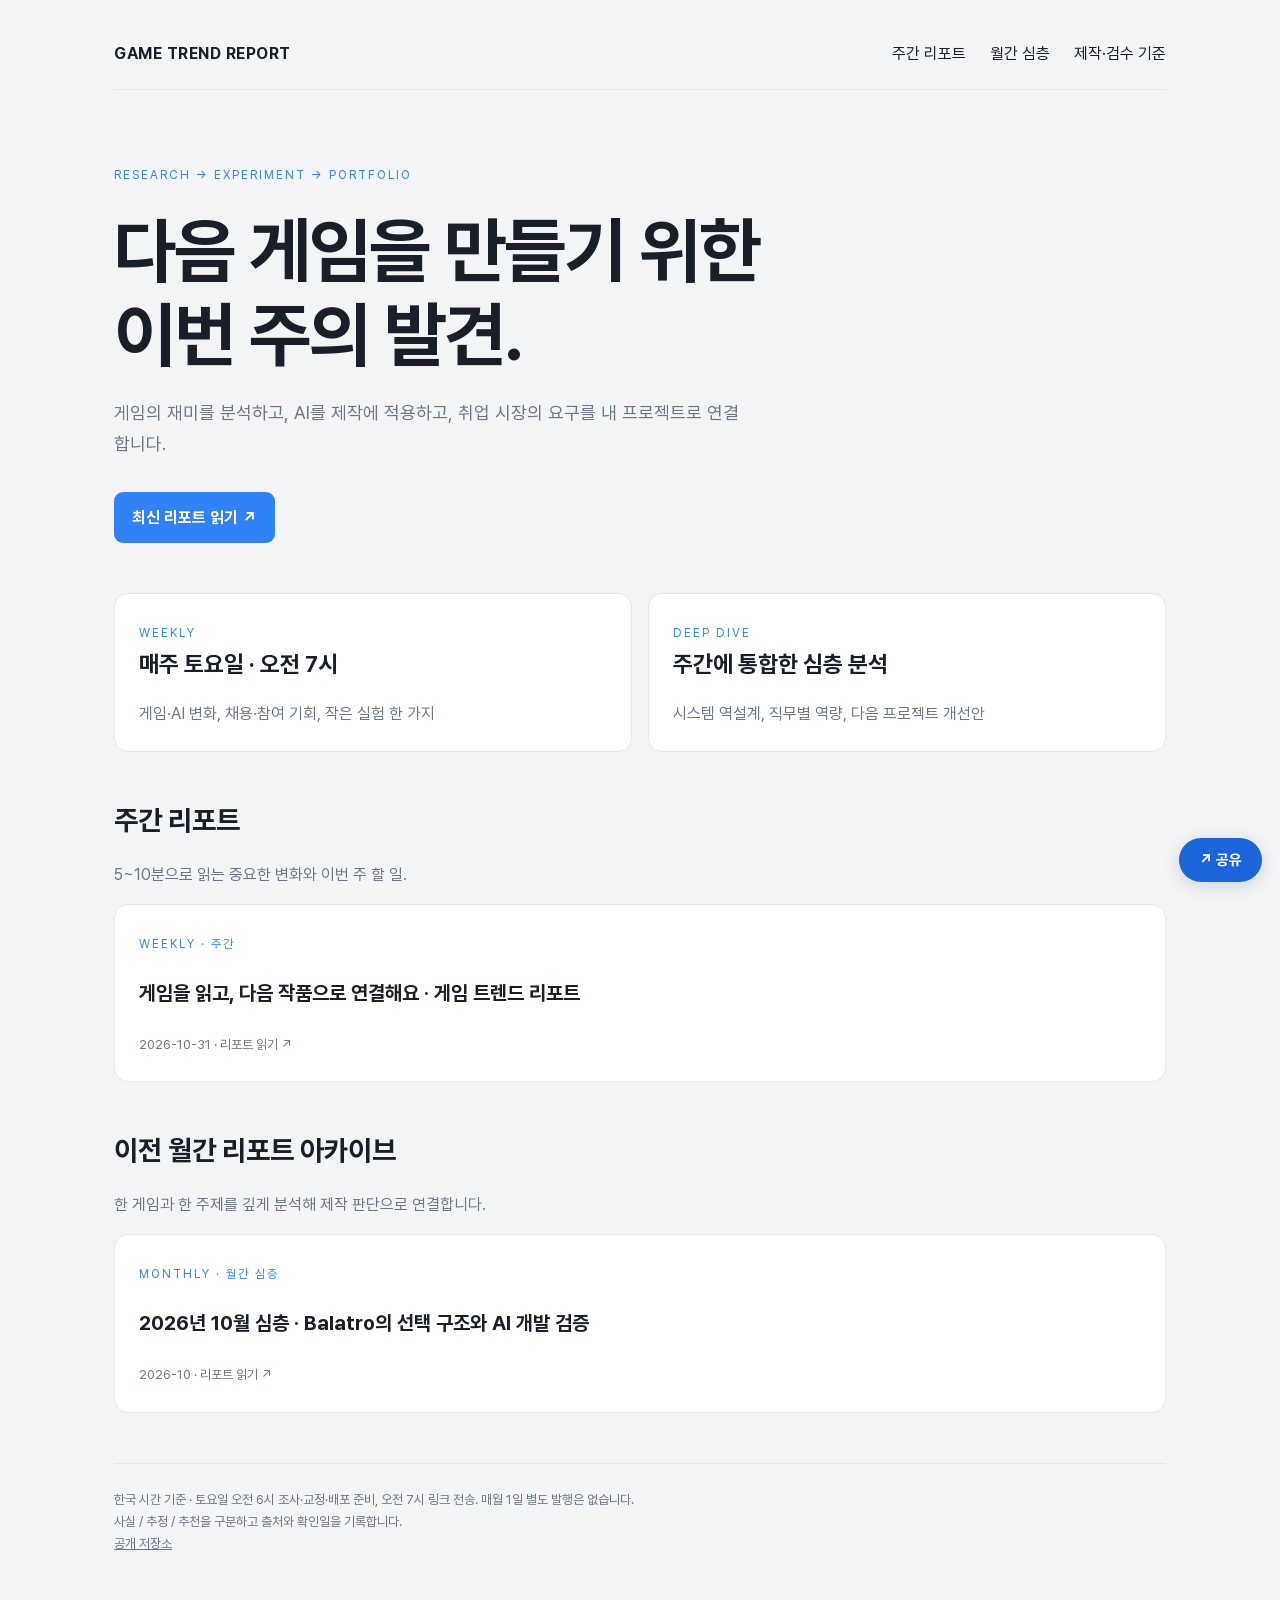
==== index.html @ 2d5298f7 "Update game trend reports" ====
<!doctype html><html lang="ko"><head><meta charset="utf-8"><meta name="viewport" content="width=device-width,initial-scale=1"><meta name="description" content="게임마이스터고 학생을 위한 게임·AI·취업 주간 리포트와 월간 심층 분석"><title>Game Trend Report | 게임·AI 리서치</title><style>@font-face{font-family:Pretendard;src:url('assets/report/fonts/Pretendard-Regular.woff2') format('woff2');font-weight:400;font-display:swap}@font-face{font-family:Pretendard;src:url('assets/report/fonts/Pretendard-Bold.woff2') format('woff2');font-weight:700;font-display:swap}:root{font-family:Pretendard,system-ui,-apple-system,"Malgun Gothic",sans-serif;color:#191f28;background:#f2f4f6;line-height:1.7}*{box-sizing:border-box}body{margin:0}main{max-width:1100px;margin:auto;padding:30px 24px 60px}nav{display:flex;gap:24px;flex-wrap:wrap;align-items:center;border-bottom:1px solid #e5e8eb;padding:10px 0 22px}nav strong{margin-right:auto;letter-spacing:.5px}a{color:inherit;text-decoration:none}nav a:hover,a:focus-visible{color:#3182f6;outline-offset:5px}.hero{padding:70px 0 50px}.eyebrow,.tag{font-size:12px;letter-spacing:2px;color:#3182f6}h1{font-size:clamp(38px,7vw,72px);line-height:1.16;letter-spacing:-2px;margin:22px 0}h2{font-size:28px;margin-bottom:8px}.hero p,.desc,.date,footer{color:#6b7684}.hero p{max-width:640px;font-size:18px}.cta{display:inline-block;background:#3182f6;color:#ffffff;border-radius:9px;padding:12px 18px;font-weight:700;margin-top:14px}.schedule{display:grid;grid-template-columns:repeat(auto-fit,minmax(240px,1fr));gap:16px;margin-bottom:45px}.schedule article,.card{border:1px solid #e5e8eb;border-radius:14px;padding:24px;background:#ffffff}.schedule strong{display:block;font-size:23px}.schedule p{color:#6b7684;margin-bottom:0}.section{scroll-margin-top:25px;margin:45px 0}.cards{display:grid;grid-template-columns:repeat(auto-fit,minmax(270px,1fr));gap:16px}.card{display:block;transition:border-color .15s}.card:hover{border-color:#3182f6}.card h3{font-size:20px}.date{font-size:13px}.empty{padding:28px;border:1px dashed #b0b8c1;border-radius:14px;color:#6b7684}footer{font-size:13px;border-top:1px solid #e5e8eb;padding-top:25px;margin-top:50px}footer a{text-decoration:underline}@media(max-width:540px){main{padding:20px 18px}.hero{padding:40px 0 30px}nav{gap:16px}nav strong{width:100%}}</style><link rel="stylesheet" href="assets/report/share.css"><script defer src="assets/report/share.js"></script></head><body><main><nav aria-label="주 메뉴"><strong>GAME TREND REPORT</strong><a href="#weekly">주간 리포트</a><a href="#monthly">월간 심층</a><a href="standards/">제작·검수 기준</a></nav><header class="hero"><span class="eyebrow">RESEARCH → EXPERIMENT → PORTFOLIO</span><h1>다음 게임을 만들기 위한<br>이번 주의 발견.</h1><p>게임의 재미를 분석하고, AI를 제작에 적용하고, 취업 시장의 요구를 내 프로젝트로 연결합니다.</p><a class="cta" href="reports/monthly-2026-10.html">최신 리포트 읽기 ↗</a></header><div class="schedule"><article><span class="tag">WEEKLY</span><strong>매주 토요일 · 오전 7시</strong><p>게임·AI 변화, 채용·참여 기회, 작은 실험 한 가지</p></article><article><span class="tag">DEEP DIVE</span><strong>주간에 통합한 심층 분석</strong><p>시스템 역설계, 직무별 역량, 다음 프로젝트 개선안</p></article></div><section id="weekly" class="section"><h2>주간 리포트</h2><p class="desc">5~10분으로 읽는 중요한 변화와 이번 주 할 일.</p><div class="cards"><a class="card" href="reports/weekly-2026-10-31.html"><span class="tag">WEEKLY · 주간</span><h3>게임을 읽고, 다음 작품으로 연결해요 · 게임 트렌드 리포트</h3><span class="date">2026-10-31 · 리포트 읽기 ↗</span></a></div></section><section id="monthly" class="section"><h2>이전 월간 리포트 아카이브</h2><p class="desc">한 게임과 한 주제를 깊게 분석해 제작 판단으로 연결합니다.</p><div class="cards"><a class="card" href="reports/monthly-2026-10.html"><span class="tag">MONTHLY · 월간 심층</span><h3>2026년 10월 심층 · Balatro의 선택 구조와 AI 개발 검증</h3><span class="date">2026-10 · 리포트 읽기 ↗</span></a></div></section><footer>한국 시간 기준 · 토요일 오전 6시 조사·교정·배포 준비, 오전 7시 링크 전송. 매월 1일 별도 발행은 없습니다.<br>사실 / 추정 / 추천을 구분하고 출처와 확인일을 기록합니다.<br><a href="https://github.com/rnjsxogus0705/game-trend-report">공개 저장소</a></footer></main></body></html>
---- assets/report/share.css ----
.share-trigger{position:fixed;right:max(18px,env(safe-area-inset-right));bottom:calc(18px + env(safe-area-inset-bottom));z-index:50;background:#1b64da;color:#fff;border:0;border-radius:24px;padding:13px 20px;font:700 15px Pretendard,sans-serif;box-shadow:0 4px 18px #191f2826;cursor:pointer;min-height:44px}.share-dialog{box-sizing:border-box;width:min(480px,calc(100vw - 32px));max-height:calc(100dvh - 48px);overflow:auto;border:1px solid #e5e8eb;border-radius:24px;padding:24px;color:#191f28;background:white;font:16px/1.65 Pretendard,sans-serif;overscroll-behavior:contain}.share-dialog::backdrop{background:#191f2866}.share-dialog *{box-sizing:border-box}.share-heading{display:flex;align-items:center;gap:12px;justify-content:space-between}.share-heading h2{margin:0;font-size:23px;letter-spacing:-.5px}.share-dialog p{color:#6b7684}.share-close{background:#f2f4f6;color:#333d4b;border:0;border-radius:12px;width:44px;height:44px;font-size:26px;cursor:pointer}.share-options{display:grid;grid-template-columns:1fr 1fr;gap:10px}.share-options a,.share-options button{display:flex;align-items:center;justify-content:center;text-align:center;padding:12px 8px;min-height:48px;border:0;background:#e8f3ff;border-radius:12px;font:600 15px/1.5 Pretendard,sans-serif;color:#1b64da;text-decoration:none;cursor:pointer;overflow-wrap:anywhere}.share-url-label{display:block;margin-top:20px;color:#6b7684;font-size:13px}.share-url{display:block;width:100%;min-width:0;margin-top:6px;padding:12px;border:1px solid #e5e8eb;border-radius:10px;font-size:13px;color:#333d4b;background:#f9fafb}.share-status{font-size:14px;min-height:24px;overflow-wrap:anywhere}.share-dialog :focus-visible,.share-trigger:focus-visible{outline:3px solid #3182f6;outline-offset:3px}@media(max-width:360px){.share-dialog{padding:18px}.share-heading h2{font-size:20px}.share-options{grid-template-columns:1fr}.share-trigger{padding:10px 16px}}@media print{.share-trigger,.share-dialog{display:none!important}}
.sidebar{max-height:calc(100dvh - 100px);overflow-y:auto;scrollbar-width:thin}
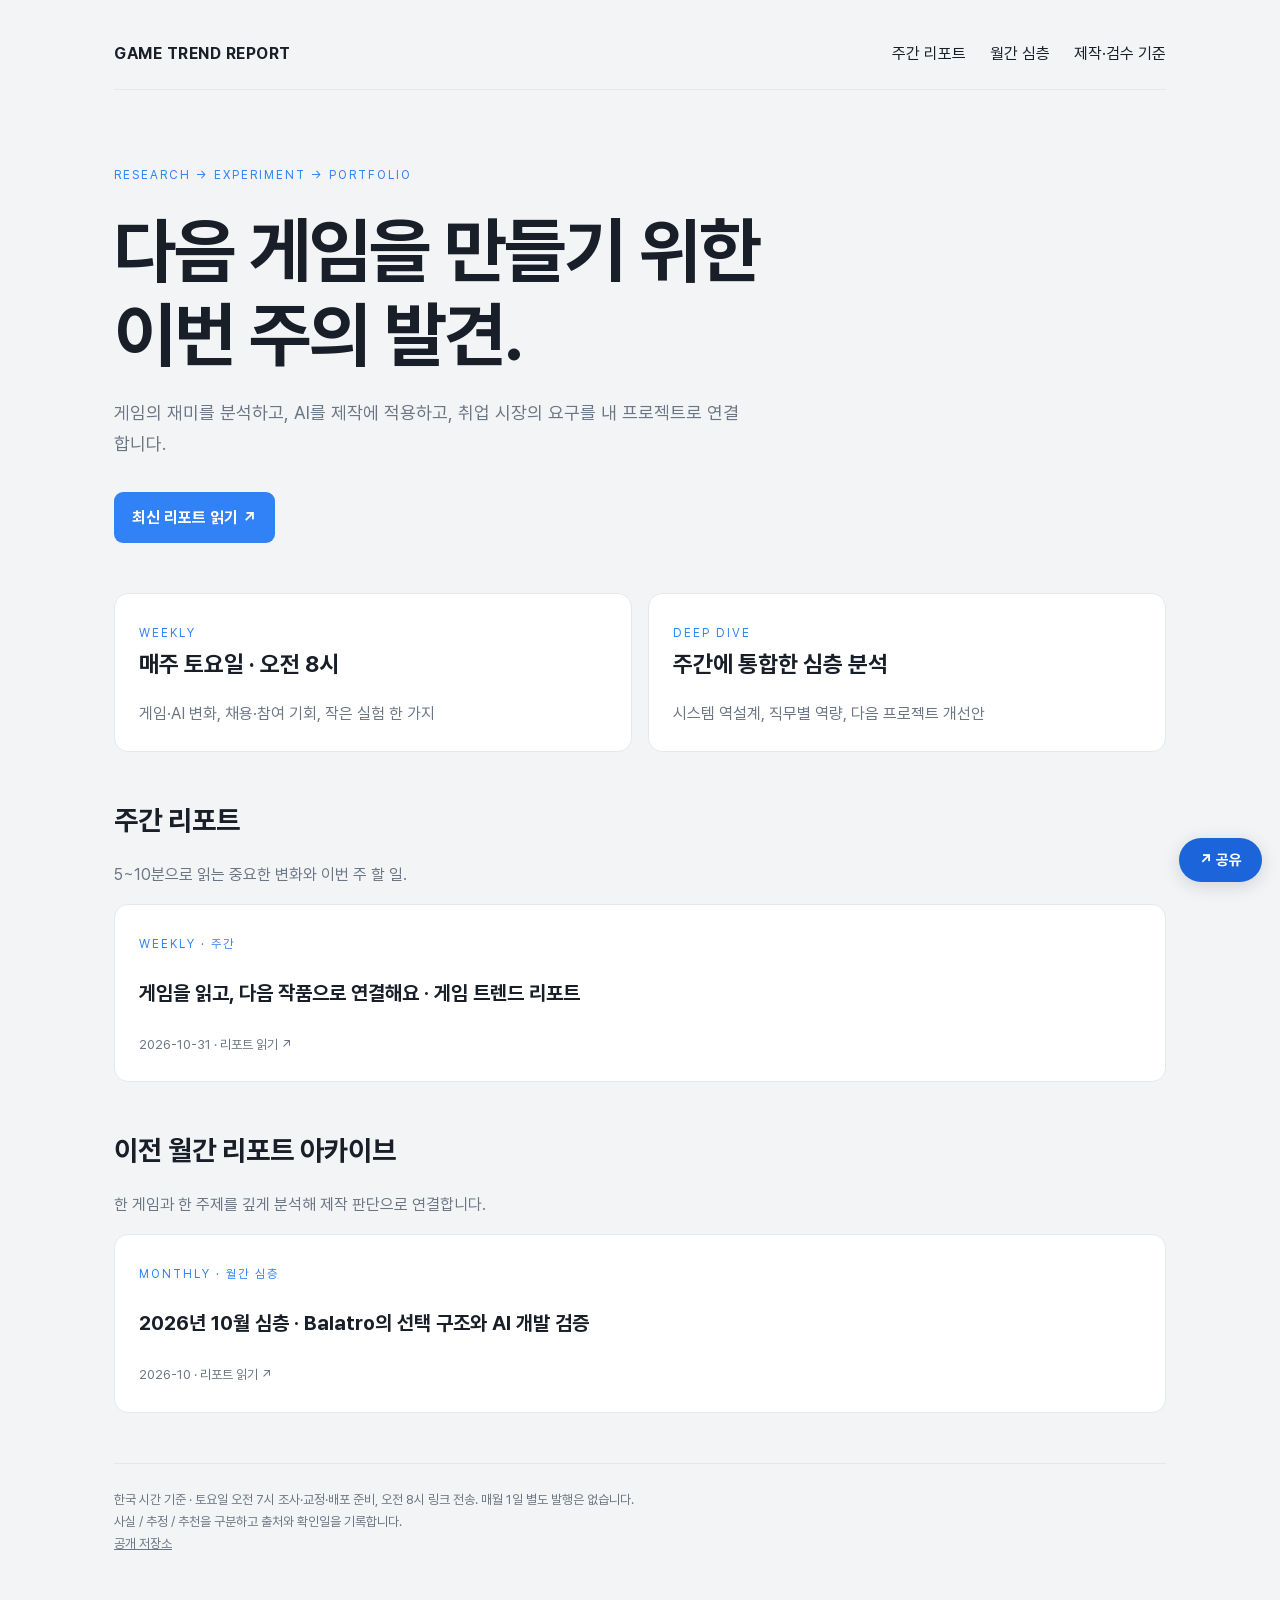
==== commit e0c51e53: "Update game trend reports" ====
--- a/index.html
+++ b/index.html
@@ -1 +1 @@
-<!doctype html><html lang="ko"><head><meta charset="utf-8"><meta name="viewport" content="width=device-width,initial-scale=1"><meta name="description" content="게임마이스터고 학생을 위한 게임·AI·취업 주간 리포트와 월간 심층 분석"><title>Game Trend Report | 게임·AI 리서치</title><style>@font-face{font-family:Pretendard;src:url('assets/report/fonts/Pretendard-Regular.woff2') format('woff2');font-weight:400;font-display:swap}@font-face{font-family:Pretendard;src:url('assets/report/fonts/Pretendard-Bold.woff2') format('woff2');font-weight:700;font-display:swap}:root{font-family:Pretendard,system-ui,-apple-system,"Malgun Gothic",sans-serif;color:#191f28;background:#f2f4f6;line-height:1.7}*{box-sizing:border-box}body{margin:0}main{max-width:1100px;margin:auto;padding:30px 24px 60px}nav{display:flex;gap:24px;flex-wrap:wrap;align-items:center;border-bottom:1px solid #e5e8eb;padding:10px 0 22px}nav strong{margin-right:auto;letter-spacing:.5px}a{color:inherit;text-decoration:none}nav a:hover,a:focus-visible{color:#3182f6;outline-offset:5px}.hero{padding:70px 0 50px}.eyebrow,.tag{font-size:12px;letter-spacing:2px;color:#3182f6}h1{font-size:clamp(38px,7vw,72px);line-height:1.16;letter-spacing:-2px;margin:22px 0}h2{font-size:28px;margin-bottom:8px}.hero p,.desc,.date,footer{color:#6b7684}.hero p{max-width:640px;font-size:18px}.cta{display:inline-block;background:#3182f6;color:#ffffff;border-radius:9px;padding:12px 18px;font-weight:700;margin-top:14px}.schedule{display:grid;grid-template-columns:repeat(auto-fit,minmax(240px,1fr));gap:16px;margin-bottom:45px}.schedule article,.card{border:1px solid #e5e8eb;border-radius:14px;padding:24px;background:#ffffff}.schedule strong{display:block;font-size:23px}.schedule p{color:#6b7684;margin-bottom:0}.section{scroll-margin-top:25px;margin:45px 0}.cards{display:grid;grid-template-columns:repeat(auto-fit,minmax(270px,1fr));gap:16px}.card{display:block;transition:border-color .15s}.card:hover{border-color:#3182f6}.card h3{font-size:20px}.date{font-size:13px}.empty{padding:28px;border:1px dashed #b0b8c1;border-radius:14px;color:#6b7684}footer{font-size:13px;border-top:1px solid #e5e8eb;padding-top:25px;margin-top:50px}footer a{text-decoration:underline}@media(max-width:540px){main{padding:20px 18px}.hero{padding:40px 0 30px}nav{gap:16px}nav strong{width:100%}}</style><link rel="stylesheet" href="assets/report/share.css"><script defer src="assets/report/share.js"></script></head><body><main><nav aria-label="주 메뉴"><strong>GAME TREND REPORT</strong><a href="#weekly">주간 리포트</a><a href="#monthly">월간 심층</a><a href="standards/">제작·검수 기준</a></nav><header class="hero"><span class="eyebrow">RESEARCH → EXPERIMENT → PORTFOLIO</span><h1>다음 게임을 만들기 위한<br>이번 주의 발견.</h1><p>게임의 재미를 분석하고, AI를 제작에 적용하고, 취업 시장의 요구를 내 프로젝트로 연결합니다.</p><a class="cta" href="reports/monthly-2026-10.html">최신 리포트 읽기 ↗</a></header><div class="schedule"><article><span class="tag">WEEKLY</span><strong>매주 토요일 · 오전 7시</strong><p>게임·AI 변화, 채용·참여 기회, 작은 실험 한 가지</p></article><article><span class="tag">DEEP DIVE</span><strong>주간에 통합한 심층 분석</strong><p>시스템 역설계, 직무별 역량, 다음 프로젝트 개선안</p></article></div><section id="weekly" class="section"><h2>주간 리포트</h2><p class="desc">5~10분으로 읽는 중요한 변화와 이번 주 할 일.</p><div class="cards"><a class="card" href="reports/weekly-2026-10-31.html"><span class="tag">WEEKLY · 주간</span><h3>게임을 읽고, 다음 작품으로 연결해요 · 게임 트렌드 리포트</h3><span class="date">2026-10-31 · 리포트 읽기 ↗</span></a></div></section><section id="monthly" class="section"><h2>이전 월간 리포트 아카이브</h2><p class="desc">한 게임과 한 주제를 깊게 분석해 제작 판단으로 연결합니다.</p><div class="cards"><a class="card" href="reports/monthly-2026-10.html"><span class="tag">MONTHLY · 월간 심층</span><h3>2026년 10월 심층 · Balatro의 선택 구조와 AI 개발 검증</h3><span class="date">2026-10 · 리포트 읽기 ↗</span></a></div></section><footer>한국 시간 기준 · 토요일 오전 6시 조사·교정·배포 준비, 오전 7시 링크 전송. 매월 1일 별도 발행은 없습니다.<br>사실 / 추정 / 추천을 구분하고 출처와 확인일을 기록합니다.<br><a href="https://github.com/rnjsxogus0705/game-trend-report">공개 저장소</a></footer></main></body></html>+<!doctype html><html lang="ko"><head><meta charset="utf-8"><meta name="viewport" content="width=device-width,initial-scale=1"><meta name="description" content="게임마이스터고 학생을 위한 게임·AI·취업 주간 리포트와 월간 심층 분석"><title>Game Trend Report | 게임·AI 리서치</title><style>@font-face{font-family:Pretendard;src:url('assets/report/fonts/Pretendard-Regular.woff2') format('woff2');font-weight:400;font-display:swap}@font-face{font-family:Pretendard;src:url('assets/report/fonts/Pretendard-Bold.woff2') format('woff2');font-weight:700;font-display:swap}:root{font-family:Pretendard,system-ui,-apple-system,"Malgun Gothic",sans-serif;color:#191f28;background:#f2f4f6;line-height:1.7}*{box-sizing:border-box}body{margin:0}main{max-width:1100px;margin:auto;padding:30px 24px 60px}nav{display:flex;gap:24px;flex-wrap:wrap;align-items:center;border-bottom:1px solid #e5e8eb;padding:10px 0 22px}nav strong{margin-right:auto;letter-spacing:.5px}a{color:inherit;text-decoration:none}nav a:hover,a:focus-visible{color:#3182f6;outline-offset:5px}.hero{padding:70px 0 50px}.eyebrow,.tag{font-size:12px;letter-spacing:2px;color:#3182f6}h1{font-size:clamp(38px,7vw,72px);line-height:1.16;letter-spacing:-2px;margin:22px 0}h2{font-size:28px;margin-bottom:8px}.hero p,.desc,.date,footer{color:#6b7684}.hero p{max-width:640px;font-size:18px}.cta{display:inline-block;background:#3182f6;color:#ffffff;border-radius:9px;padding:12px 18px;font-weight:700;margin-top:14px}.schedule{display:grid;grid-template-columns:repeat(auto-fit,minmax(240px,1fr));gap:16px;margin-bottom:45px}.schedule article,.card{border:1px solid #e5e8eb;border-radius:14px;padding:24px;background:#ffffff}.schedule strong{display:block;font-size:23px}.schedule p{color:#6b7684;margin-bottom:0}.section{scroll-margin-top:25px;margin:45px 0}.cards{display:grid;grid-template-columns:repeat(auto-fit,minmax(270px,1fr));gap:16px}.card{display:block;transition:border-color .15s}.card:hover{border-color:#3182f6}.card h3{font-size:20px}.date{font-size:13px}.empty{padding:28px;border:1px dashed #b0b8c1;border-radius:14px;color:#6b7684}footer{font-size:13px;border-top:1px solid #e5e8eb;padding-top:25px;margin-top:50px}footer a{text-decoration:underline}@media(max-width:540px){main{padding:20px 18px}.hero{padding:40px 0 30px}nav{gap:16px}nav strong{width:100%}}</style><link rel="stylesheet" href="assets/report/share.css"><script defer src="assets/report/share.js"></script></head><body><main><nav aria-label="주 메뉴"><strong>GAME TREND REPORT</strong><a href="#weekly">주간 리포트</a><a href="#monthly">월간 심층</a><a href="standards/">제작·검수 기준</a></nav><header class="hero"><span class="eyebrow">RESEARCH → EXPERIMENT → PORTFOLIO</span><h1>다음 게임을 만들기 위한<br>이번 주의 발견.</h1><p>게임의 재미를 분석하고, AI를 제작에 적용하고, 취업 시장의 요구를 내 프로젝트로 연결합니다.</p><a class="cta" href="reports/monthly-2026-10.html">최신 리포트 읽기 ↗</a></header><div class="schedule"><article><span class="tag">WEEKLY</span><strong>매주 토요일 · 오전 8시</strong><p>게임·AI 변화, 채용·참여 기회, 작은 실험 한 가지</p></article><article><span class="tag">DEEP DIVE</span><strong>주간에 통합한 심층 분석</strong><p>시스템 역설계, 직무별 역량, 다음 프로젝트 개선안</p></article></div><section id="weekly" class="section"><h2>주간 리포트</h2><p class="desc">5~10분으로 읽는 중요한 변화와 이번 주 할 일.</p><div class="cards"><a class="card" href="reports/weekly-2026-10-31.html"><span class="tag">WEEKLY · 주간</span><h3>게임을 읽고, 다음 작품으로 연결해요 · 게임 트렌드 리포트</h3><span class="date">2026-10-31 · 리포트 읽기 ↗</span></a></div></section><section id="monthly" class="section"><h2>이전 월간 리포트 아카이브</h2><p class="desc">한 게임과 한 주제를 깊게 분석해 제작 판단으로 연결합니다.</p><div class="cards"><a class="card" href="reports/monthly-2026-10.html"><span class="tag">MONTHLY · 월간 심층</span><h3>2026년 10월 심층 · Balatro의 선택 구조와 AI 개발 검증</h3><span class="date">2026-10 · 리포트 읽기 ↗</span></a></div></section><footer>한국 시간 기준 · 토요일 오전 7시 조사·교정·배포 준비, 오전 8시 링크 전송. 매월 1일 별도 발행은 없습니다.<br>사실 / 추정 / 추천을 구분하고 출처와 확인일을 기록합니다.<br><a href="https://github.com/rnjsxogus0705/game-trend-report">공개 저장소</a></footer></main></body></html>
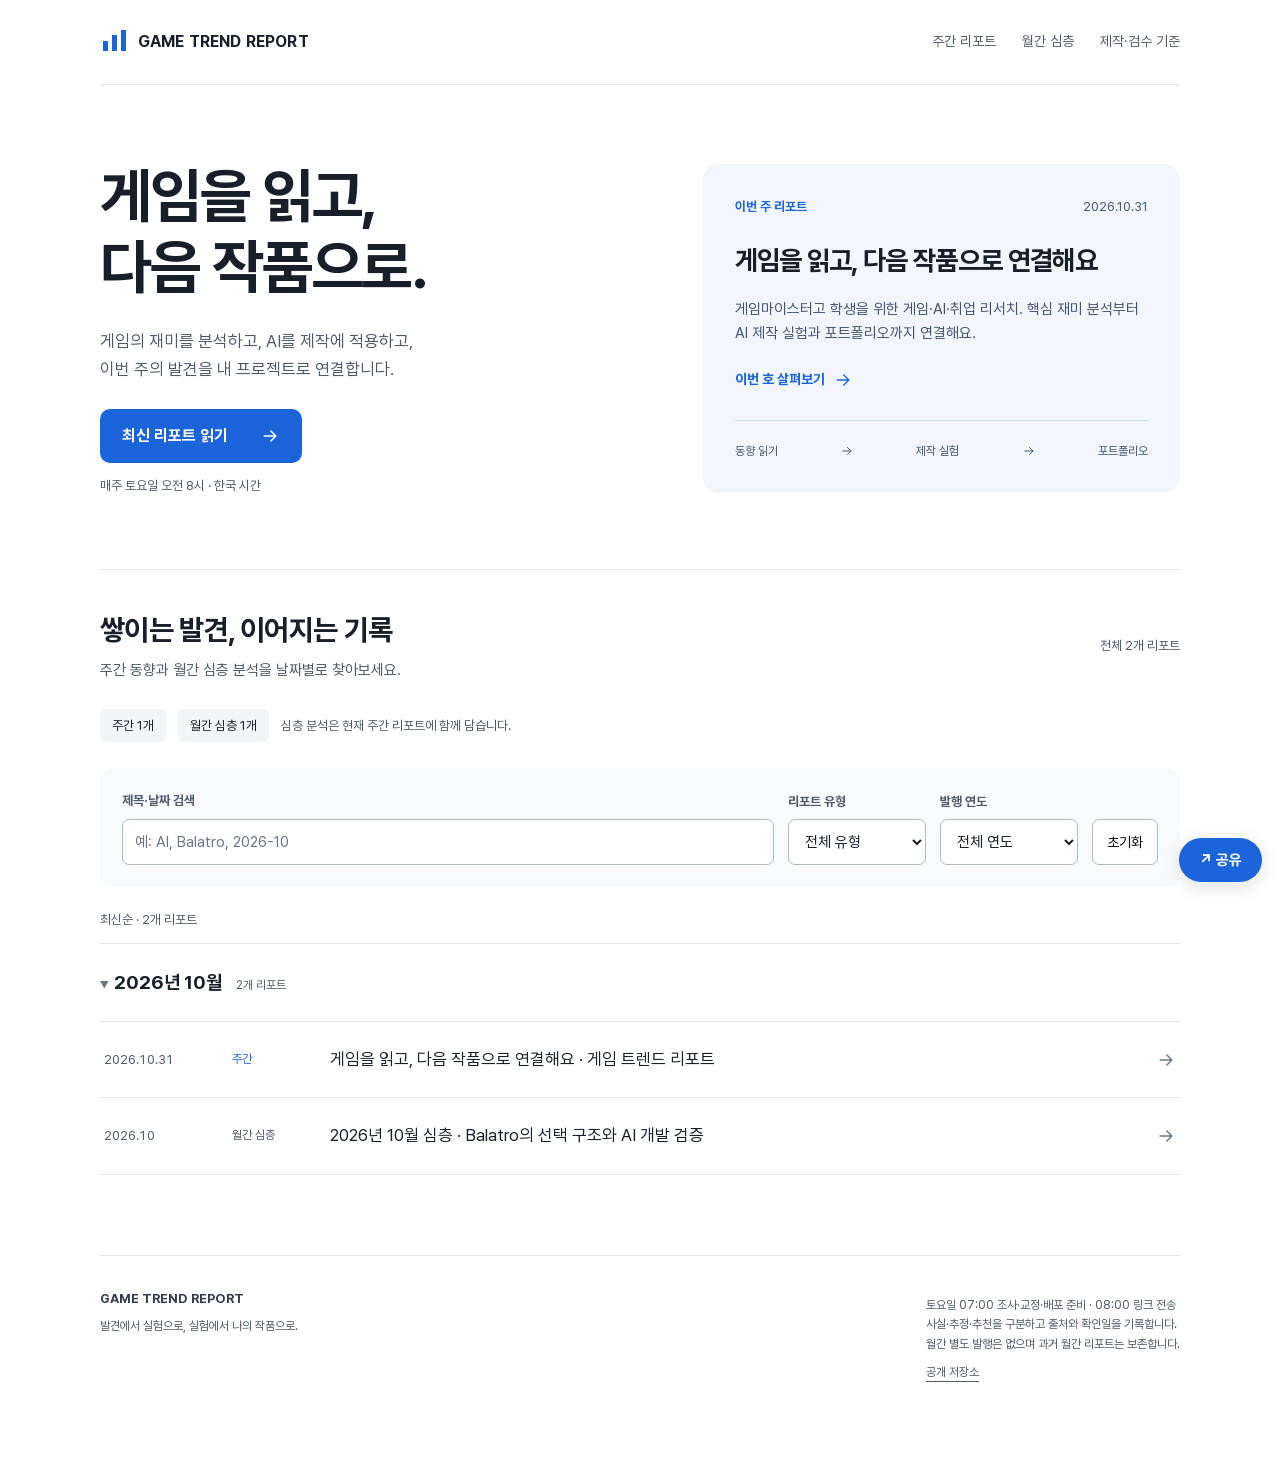
==== commit d7156f9d: "Improve report archive and reading experience with visual tool comparisons" ====
--- a/index.html
+++ b/index.html
@@ -1 +1,9 @@
-<!doctype html><html lang="ko"><head><meta charset="utf-8"><meta name="viewport" content="width=device-width,initial-scale=1"><meta name="description" content="게임마이스터고 학생을 위한 게임·AI·취업 주간 리포트와 월간 심층 분석"><title>Game Trend Report | 게임·AI 리서치</title><style>@font-face{font-family:Pretendard;src:url('assets/report/fonts/Pretendard-Regular.woff2') format('woff2');font-weight:400;font-display:swap}@font-face{font-family:Pretendard;src:url('assets/report/fonts/Pretendard-Bold.woff2') format('woff2');font-weight:700;font-display:swap}:root{font-family:Pretendard,system-ui,-apple-system,"Malgun Gothic",sans-serif;color:#191f28;background:#f2f4f6;line-height:1.7}*{box-sizing:border-box}body{margin:0}main{max-width:1100px;margin:auto;padding:30px 24px 60px}nav{display:flex;gap:24px;flex-wrap:wrap;align-items:center;border-bottom:1px solid #e5e8eb;padding:10px 0 22px}nav strong{margin-right:auto;letter-spacing:.5px}a{color:inherit;text-decoration:none}nav a:hover,a:focus-visible{color:#3182f6;outline-offset:5px}.hero{padding:70px 0 50px}.eyebrow,.tag{font-size:12px;letter-spacing:2px;color:#3182f6}h1{font-size:clamp(38px,7vw,72px);line-height:1.16;letter-spacing:-2px;margin:22px 0}h2{font-size:28px;margin-bottom:8px}.hero p,.desc,.date,footer{color:#6b7684}.hero p{max-width:640px;font-size:18px}.cta{display:inline-block;background:#3182f6;color:#ffffff;border-radius:9px;padding:12px 18px;font-weight:700;margin-top:14px}.schedule{display:grid;grid-template-columns:repeat(auto-fit,minmax(240px,1fr));gap:16px;margin-bottom:45px}.schedule article,.card{border:1px solid #e5e8eb;border-radius:14px;padding:24px;background:#ffffff}.schedule strong{display:block;font-size:23px}.schedule p{color:#6b7684;margin-bottom:0}.section{scroll-margin-top:25px;margin:45px 0}.cards{display:grid;grid-template-columns:repeat(auto-fit,minmax(270px,1fr));gap:16px}.card{display:block;transition:border-color .15s}.card:hover{border-color:#3182f6}.card h3{font-size:20px}.date{font-size:13px}.empty{padding:28px;border:1px dashed #b0b8c1;border-radius:14px;color:#6b7684}footer{font-size:13px;border-top:1px solid #e5e8eb;padding-top:25px;margin-top:50px}footer a{text-decoration:underline}@media(max-width:540px){main{padding:20px 18px}.hero{padding:40px 0 30px}nav{gap:16px}nav strong{width:100%}}</style><link rel="stylesheet" href="assets/report/share.css"><script defer src="assets/report/share.js"></script></head><body><main><nav aria-label="주 메뉴"><strong>GAME TREND REPORT</strong><a href="#weekly">주간 리포트</a><a href="#monthly">월간 심층</a><a href="standards/">제작·검수 기준</a></nav><header class="hero"><span class="eyebrow">RESEARCH → EXPERIMENT → PORTFOLIO</span><h1>다음 게임을 만들기 위한<br>이번 주의 발견.</h1><p>게임의 재미를 분석하고, AI를 제작에 적용하고, 취업 시장의 요구를 내 프로젝트로 연결합니다.</p><a class="cta" href="reports/monthly-2026-10.html">최신 리포트 읽기 ↗</a></header><div class="schedule"><article><span class="tag">WEEKLY</span><strong>매주 토요일 · 오전 8시</strong><p>게임·AI 변화, 채용·참여 기회, 작은 실험 한 가지</p></article><article><span class="tag">DEEP DIVE</span><strong>주간에 통합한 심층 분석</strong><p>시스템 역설계, 직무별 역량, 다음 프로젝트 개선안</p></article></div><section id="weekly" class="section"><h2>주간 리포트</h2><p class="desc">5~10분으로 읽는 중요한 변화와 이번 주 할 일.</p><div class="cards"><a class="card" href="reports/weekly-2026-10-31.html"><span class="tag">WEEKLY · 주간</span><h3>게임을 읽고, 다음 작품으로 연결해요 · 게임 트렌드 리포트</h3><span class="date">2026-10-31 · 리포트 읽기 ↗</span></a></div></section><section id="monthly" class="section"><h2>이전 월간 리포트 아카이브</h2><p class="desc">한 게임과 한 주제를 깊게 분석해 제작 판단으로 연결합니다.</p><div class="cards"><a class="card" href="reports/monthly-2026-10.html"><span class="tag">MONTHLY · 월간 심층</span><h3>2026년 10월 심층 · Balatro의 선택 구조와 AI 개발 검증</h3><span class="date">2026-10 · 리포트 읽기 ↗</span></a></div></section><footer>한국 시간 기준 · 토요일 오전 7시 조사·교정·배포 준비, 오전 8시 링크 전송. 매월 1일 별도 발행은 없습니다.<br>사실 / 추정 / 추천을 구분하고 출처와 확인일을 기록합니다.<br><a href="https://github.com/rnjsxogus0705/game-trend-report">공개 저장소</a></footer></main></body></html>+<!doctype html>
+<html lang="ko"><head><meta charset="utf-8"><meta name="viewport" content="width=device-width,initial-scale=1"><meta name="description" content="게임마이스터고 학생을 위한 게임·AI·취업 리서치 아카이브. 최신 주간 리포트와 월별 기록을 찾아보세요."><title>Game Trend Report | 게임·AI 리서치</title><link rel="stylesheet" href="assets/report/archive.css"><link rel="stylesheet" href="assets/report/share.css"><script defer src="assets/report/archive.js"></script><script defer src="assets/report/share.js"></script></head>
+<body><a class="skip-link" href="#archive">리포트 목록으로 건너뛰기</a><div class="site-wrap"><header class="site-header"><a class="wordmark" href="./" aria-label="Game Trend Report 홈"><svg width="28" height="28" viewBox="0 0 28 28" aria-hidden="true"><path d="M3 23V13h5v10M12 23V7h5v16M21 23V2h5v21" fill="currentColor"/></svg>GAME TREND REPORT</a><nav aria-label="주 메뉴"><a href="#weekly">주간 리포트</a><a href="#monthly">월간 심층</a><a href="standards/">제작·검수 기준</a></nav></header>
+<main><section class="home-intro" aria-labelledby="home-title"><div class="intro-copy"><h1 id="home-title">게임을 읽고,<br>다음 작품으로.</h1><p>게임의 재미를 분석하고, AI를 제작에 적용하고,<br class="desktop-break"> 이번 주의 발견을 내 프로젝트로 연결합니다.</p><a class="primary-link" href="reports/weekly-2026-10-31.html">최신 리포트 읽기<svg viewBox="0 0 24 24" width="20" height="20" aria-hidden="true"><path d="M5 12h14m-6-6 6 6-6 6" fill="none" stroke="currentColor" stroke-width="1.7" stroke-linecap="round" stroke-linejoin="round"/></svg></a><p class="publish-note">매주 토요일 오전 8시 · 한국 시간</p></div>
+<aside class="latest-issue" aria-label="최신 주간 리포트"><div class="latest-meta"><span>이번 주 리포트</span><time datetime="2026-10-31">2026.10.31</time></div><h2><a href="reports/weekly-2026-10-31.html">게임을 읽고, 다음 작품으로 연결해요</a></h2><p>게임마이스터고 학생을 위한 게임·AI·취업 리서치. 핵심 재미 분석부터 AI 제작 실험과 포트폴리오까지 연결해요.</p><a class="text-link" href="reports/weekly-2026-10-31.html">이번 호 살펴보기 <svg viewBox="0 0 24 24" width="20" height="20" aria-hidden="true"><path d="M5 12h14m-6-6 6 6-6 6" fill="none" stroke="currentColor" stroke-width="1.7" stroke-linecap="round" stroke-linejoin="round"/></svg></a><div class="reading-path" aria-label="리포트 활용 순서"><span>동향 읽기</span><svg viewBox="0 0 24 24" width="20" height="20" aria-hidden="true"><path d="M5 12h14m-6-6 6 6-6 6" fill="none" stroke="currentColor" stroke-width="1.7" stroke-linecap="round" stroke-linejoin="round"/></svg><span>제작 실험</span><svg viewBox="0 0 24 24" width="20" height="20" aria-hidden="true"><path d="M5 12h14m-6-6 6 6-6 6" fill="none" stroke="currentColor" stroke-width="1.7" stroke-linecap="round" stroke-linejoin="round"/></svg><span>포트폴리오</span></div></aside></section>
+<section id="archive" class="archive" aria-labelledby="archive-title"><div class="archive-heading"><div><h2 id="archive-title">쌓이는 발견, 이어지는 기록</h2><p>주간 동향과 월간 심층 분석을 날짜별로 찾아보세요.</p></div><span class="archive-total">전체 2개 리포트</span></div><div class="archive-shortcuts"><a id="weekly" href="#archive" data-archive-type="weekly">주간 1개</a><a id="monthly" href="#archive" data-archive-type="monthly">월간 심층 1개</a><span>심층 분석은 현재 주간 리포트에 함께 담습니다.</span></div>
+<form id="archive-filters" class="archive-filters" hidden role="search" aria-label="리포트 검색"><label class="search-field" for="report-search">제목·날짜 검색<input id="report-search" type="search" placeholder="예: AI, Balatro, 2026-10" autocomplete="off"></label><label for="report-type">리포트 유형<select id="report-type"><option value="all">전체 유형</option><option value="weekly">주간 리포트</option><option value="monthly">월간 심층</option></select></label><label for="report-year">발행 연도<select id="report-year"><option value="all">전체 연도</option><option value="2026">2026년</option></select></label><button type="reset" class="reset-button">초기화</button></form>
+<p id="archive-status" class="archive-status" role="status" aria-live="polite">최신순 · 2개 리포트</p><div id="archive-groups"><details class="month-group" open data-default-open="true"><summary><span>2026년 10월</span><span class="month-count">2개 리포트</span></summary><div class="issue-list"><article class="issue-row" data-type="weekly" data-year="2026"><time datetime="2026-10-31">2026.10.31</time><span class="issue-type weekly">주간</span><h3><a href="reports/weekly-2026-10-31.html">게임을 읽고, 다음 작품으로 연결해요 · 게임 트렌드 리포트</a></h3><span class="row-arrow" aria-hidden="true"><svg viewBox="0 0 24 24" width="20" height="20" aria-hidden="true"><path d="M5 12h14m-6-6 6 6-6 6" fill="none" stroke="currentColor" stroke-width="1.7" stroke-linecap="round" stroke-linejoin="round"/></svg></span></article><article class="issue-row" data-type="monthly" data-year="2026"><time datetime="2026-10">2026.10</time><span class="issue-type monthly">월간 심층</span><h3><a href="reports/monthly-2026-10.html">2026년 10월 심층 · Balatro의 선택 구조와 AI 개발 검증</a></h3><span class="row-arrow" aria-hidden="true"><svg viewBox="0 0 24 24" width="20" height="20" aria-hidden="true"><path d="M5 12h14m-6-6 6 6-6 6" fill="none" stroke="currentColor" stroke-width="1.7" stroke-linecap="round" stroke-linejoin="round"/></svg></span></article></div></details></div><div id="archive-empty" class="archive-empty" hidden><h3>조건에 맞는 리포트가 없어요.</h3><p>검색어를 줄이거나 유형·연도를 바꿔 보세요.</p></div><noscript><p>검색은 JavaScript를 켜면 사용할 수 있습니다. 아래 월별 목록으로 모든 리포트를 읽을 수 있어요.</p></noscript></section>
+</main><footer class="site-footer"><div><strong>GAME TREND REPORT</strong><p>발견에서 실험으로, 실험에서 나의 작품으로.</p></div><div><p>토요일 07:00 조사·교정·배포 준비 · 08:00 링크 전송<br>사실·추정·추천을 구분하고 출처와 확인일을 기록합니다.<br>월간 별도 발행은 없으며 과거 월간 리포트는 보존합니다.</p><a href="https://github.com/rnjsxogus0705/game-trend-report">공개 저장소</a></div></footer></div></body></html>
--- a/assets/report/archive.css
+++ b/assets/report/archive.css
@@ -0,0 +1,6 @@
+@font-face{font-family:Pretendard;src:url('fonts/Pretendard-Regular.woff2') format('woff2');font-weight:400;font-display:swap}@font-face{font-family:Pretendard;src:url('fonts/Pretendard-Bold.woff2') format('woff2');font-weight:700;font-display:swap}
+:root{font-family:Pretendard,system-ui,sans-serif;color:#191f28;background:#fff;line-height:1.65;--blue:#1b64da;--muted:#4e5968;--line:#e5e8eb;--surface:#f2f4f6}*{box-sizing:border-box}body{margin:0}a{color:inherit;text-underline-offset:5px}button,input,select{font:inherit}a,button,input,select,summary{-webkit-tap-highlight-color:transparent}a:focus-visible,button:focus-visible,input:focus-visible,select:focus-visible,summary:focus-visible{outline:3px solid var(--blue);outline-offset:4px}::selection{background:#cfe4ff;color:#191f28}[hidden]{display:none!important}.site-wrap{max-width:1160px;padding:0 40px;margin:auto}.skip-link{position:fixed;top:-80px;left:20px;z-index:20;padding:12px;background:#fff}.skip-link:focus{top:12px}.site-header{display:flex;justify-content:space-between;align-items:center;gap:24px;border-bottom:1px solid var(--line);padding:28px 0}.wordmark{display:flex;align-items:center;gap:10px;font-size:16px;font-weight:700;text-decoration:none;letter-spacing:.01em}.wordmark svg{color:var(--blue)}nav{display:flex;gap:26px;font-size:14px}nav a{text-decoration:none;color:var(--muted)}nav a:hover{color:var(--blue);text-decoration:underline}.home-intro{display:grid;grid-template-columns:1fr .9fr;gap:72px;padding:76px 0 72px;align-items:center}.intro-copy h1{font-size:60px;line-height:1.18;letter-spacing:-.035em;margin:0 0 24px;text-wrap:balance}.intro-copy>p{font-size:17px;color:var(--muted);margin:0 0 26px}.primary-link{display:inline-flex;align-items:center;justify-content:space-between;gap:32px;background:var(--blue);color:#fff;padding:14px 22px;border-radius:10px;text-decoration:none;font-weight:700;transition:background .15s}.primary-link:hover{background:#154fae}.intro-copy .publish-note{font-size:13px;margin:12px 0 0}.latest-issue{background:#f2f6fc;padding:32px;border-radius:16px;min-width:0}.latest-meta{display:flex;justify-content:space-between;gap:12px;color:#425672;font-size:13px}.latest-meta span{font-weight:700;color:#1b64da}.latest-issue h2{font-size:27px;line-height:1.45;letter-spacing:-.025em;margin:24px 0 16px;text-wrap:balance}.latest-issue h2 a{text-decoration:none}.latest-issue h2 a:hover{color:var(--blue)}.latest-issue>p{font-size:15px;color:#425672;margin:0 0 20px}.text-link{display:inline-flex;align-items:center;gap:8px;color:#1b64da;font-size:14px;font-weight:700;text-decoration:none}.text-link:hover{text-decoration:underline}.reading-path{display:flex;align-items:center;justify-content:space-between;gap:8px;margin-top:28px;padding-top:20px;border-top:1px solid #cedbea;color:#425672;font-size:12px}.reading-path svg{width:14px;flex-shrink:0}.archive{padding:40px 0 24px;border-top:1px solid var(--line);scroll-margin-top:24px}.archive-heading{display:flex;align-items:center;justify-content:space-between;gap:24px}.archive-heading h2{font-size:29px;letter-spacing:-.025em;margin:0 0 8px;line-height:1.4}.archive-heading p{color:var(--muted);font-size:15px;margin:0}.archive-total{font-size:13px;white-space:nowrap;color:var(--muted)}.archive-shortcuts{display:flex;align-items:center;flex-wrap:wrap;gap:12px;margin:26px 0}.archive-shortcuts a{font-size:13px;background:var(--surface);border-radius:6px;padding:6px 12px;text-decoration:none;scroll-margin-top:24px}.archive-shortcuts a:hover,.archive-shortcuts a[aria-current]{background:#e8f3ff;color:#1b64da}.archive-shortcuts>span{font-size:13px;color:var(--muted)}.archive-filters{display:flex;align-items:end;gap:14px;padding:22px;background:#f9fafb;border-radius:12px}.archive-filters label{display:flex;flex-direction:column;gap:7px;font-size:13px;color:var(--muted);font-weight:700}.archive-filters .search-field{flex:1}.archive-filters input,.archive-filters select{min-width:0;width:100%;background:#fff;border:1px solid #b0b8c1;border-radius:7px;color:#191f28;padding:10px 12px;min-height:46px;font-size:15px;font-weight:400}.archive-filters select{min-width:138px}.archive-filters input::placeholder{color:#6b7684}.reset-button{border:1px solid #b0b8c1;background:white;padding:10px 14px;border-radius:7px;min-height:46px;font-size:14px;cursor:pointer;white-space:nowrap}.reset-button:hover{background:#e5e8eb}.archive-status{font-size:13px;color:var(--muted);margin:22px 0 12px}.month-group{border-top:1px solid var(--line)}.month-group:last-child{border-bottom:1px solid var(--line)}.month-group summary{padding:23px 0;cursor:pointer;font-size:19px;font-weight:700}.month-group summary::marker{font-size:13px;color:#6b7684}.month-count{font-size:12px;color:var(--muted);font-weight:400;margin-left:14px}.issue-row{position:relative;display:grid;grid-template-columns:106px 76px 1fr 20px;gap:22px;align-items:center;padding:24px 4px;border-top:1px solid var(--line);transition:background .15s}.issue-row:hover{background:#f9fafb}.issue-row time{font-size:13px;font-variant-numeric:tabular-nums;color:var(--muted)}.issue-type{font-size:12px;color:#1b64da}.issue-type.monthly{color:#4e5968}.issue-row h3{margin:0;font-size:17px;font-weight:400;line-height:1.6}.issue-row h3 a{text-decoration:none}.issue-row h3 a:after{content:'';position:absolute;inset:0}.issue-row h3 a:focus-visible:after{outline:3px solid var(--blue);outline-offset:3px}.row-arrow{color:#6b7684;line-height:0}.archive-empty{padding:48px 20px;background:#f9fafb;text-align:center}.archive-empty h3{font-size:19px;margin:0 0 8px}.archive-empty p{color:var(--muted);font-size:14px;margin:0}.site-footer{display:flex;justify-content:space-between;gap:32px;border-top:1px solid var(--line);padding:32px 0 76px;margin-top:56px;font-size:12px;color:var(--muted)}.site-footer strong{color:#333d4b;font-size:13px}.site-footer p{margin:8px 0}.site-footer a:hover{color:var(--blue)}
+@media(max-width:900px){.home-intro{gap:32px}.intro-copy h1{font-size:48px}.latest-issue{padding:24px}.latest-issue h2{font-size:23px}.site-wrap{padding:0 28px}nav{gap:16px;font-size:13px}.wordmark{font-size:14px}.issue-row{gap:16px;grid-template-columns:96px 64px 1fr 20px}}
+@media(max-width:640px){.site-wrap{padding:0 20px}.site-header{align-items:start;flex-direction:column;gap:18px;padding:22px 0}nav{gap:22px}.home-intro{grid-template-columns:1fr;padding:44px 0;gap:32px}.intro-copy h1{font-size:46px}.intro-copy>p{font-size:16px}.desktop-break{display:none}.latest-issue h2{font-size:23px}.archive{padding-top:30px}.archive-heading{display:block}.archive-heading h2{font-size:25px}.archive-total{display:block;margin-top:12px}.archive-shortcuts{margin:20px 0}.archive-shortcuts>span{width:100%;font-size:12px}.archive-filters{flex-wrap:wrap;padding:16px;gap:12px}.archive-filters .search-field{flex-basis:100%}.archive-filters label:not(.search-field){flex:1}.archive-filters select{min-width:0}.reset-button{width:100%}.month-group summary{font-size:18px}.issue-row{grid-template-columns:1fr auto;gap:6px 12px;padding:20px 0}.issue-row time{grid-column:1;grid-row:1}.issue-type{grid-column:2;grid-row:1}.issue-row h3{grid-column:1;grid-row:2;font-size:16px}.row-arrow{grid-column:2;grid-row:2}.site-footer{flex-direction:column;gap:16px;margin-top:36px}}
+@media(prefers-reduced-motion:reduce){*{transition:none!important;scroll-behavior:auto!important}}
+@media print{nav,.archive-filters,.archive-shortcuts,.primary-link,.skip-link{display:none!important}.site-wrap{max-width:none;padding:0}.home-intro{padding:24px 0}.intro-copy h1{font-size:36px}.issue-row{break-inside:avoid}.site-footer{margin-top:24px}}
--- a/assets/report/share.css
+++ b/assets/report/share.css
@@ -1,2 +1,5 @@
 .share-trigger{position:fixed;right:max(18px,env(safe-area-inset-right));bottom:calc(18px + env(safe-area-inset-bottom));z-index:50;background:#1b64da;color:#fff;border:0;border-radius:24px;padding:13px 20px;font:700 15px Pretendard,sans-serif;box-shadow:0 4px 18px #191f2826;cursor:pointer;min-height:44px}.share-dialog{box-sizing:border-box;width:min(480px,calc(100vw - 32px));max-height:calc(100dvh - 48px);overflow:auto;border:1px solid #e5e8eb;border-radius:24px;padding:24px;color:#191f28;background:white;font:16px/1.65 Pretendard,sans-serif;overscroll-behavior:contain}.share-dialog::backdrop{background:#191f2866}.share-dialog *{box-sizing:border-box}.share-heading{display:flex;align-items:center;gap:12px;justify-content:space-between}.share-heading h2{margin:0;font-size:23px;letter-spacing:-.5px}.share-dialog p{color:#6b7684}.share-close{background:#f2f4f6;color:#333d4b;border:0;border-radius:12px;width:44px;height:44px;font-size:26px;cursor:pointer}.share-options{display:grid;grid-template-columns:1fr 1fr;gap:10px}.share-options a,.share-options button{display:flex;align-items:center;justify-content:center;text-align:center;padding:12px 8px;min-height:48px;border:0;background:#e8f3ff;border-radius:12px;font:600 15px/1.5 Pretendard,sans-serif;color:#1b64da;text-decoration:none;cursor:pointer;overflow-wrap:anywhere}.share-url-label{display:block;margin-top:20px;color:#6b7684;font-size:13px}.share-url{display:block;width:100%;min-width:0;margin-top:6px;padding:12px;border:1px solid #e5e8eb;border-radius:10px;font-size:13px;color:#333d4b;background:#f9fafb}.share-status{font-size:14px;min-height:24px;overflow-wrap:anywhere}.share-dialog :focus-visible,.share-trigger:focus-visible{outline:3px solid #3182f6;outline-offset:3px}@media(max-width:360px){.share-dialog{padding:18px}.share-heading h2{font-size:20px}.share-options{grid-template-columns:1fr}.share-trigger{padding:10px 16px}}@media print{.share-trigger,.share-dialog{display:none!important}}
 .sidebar{max-height:calc(100dvh - 100px);overflow-y:auto;scrollbar-width:thin}
+
+.share-options [hidden]{display:none!important}
+.share-options [data-discord]{background:#eef0ff;color:#404eed}.share-options [data-kakao]{background:#fee500;color:#191919}
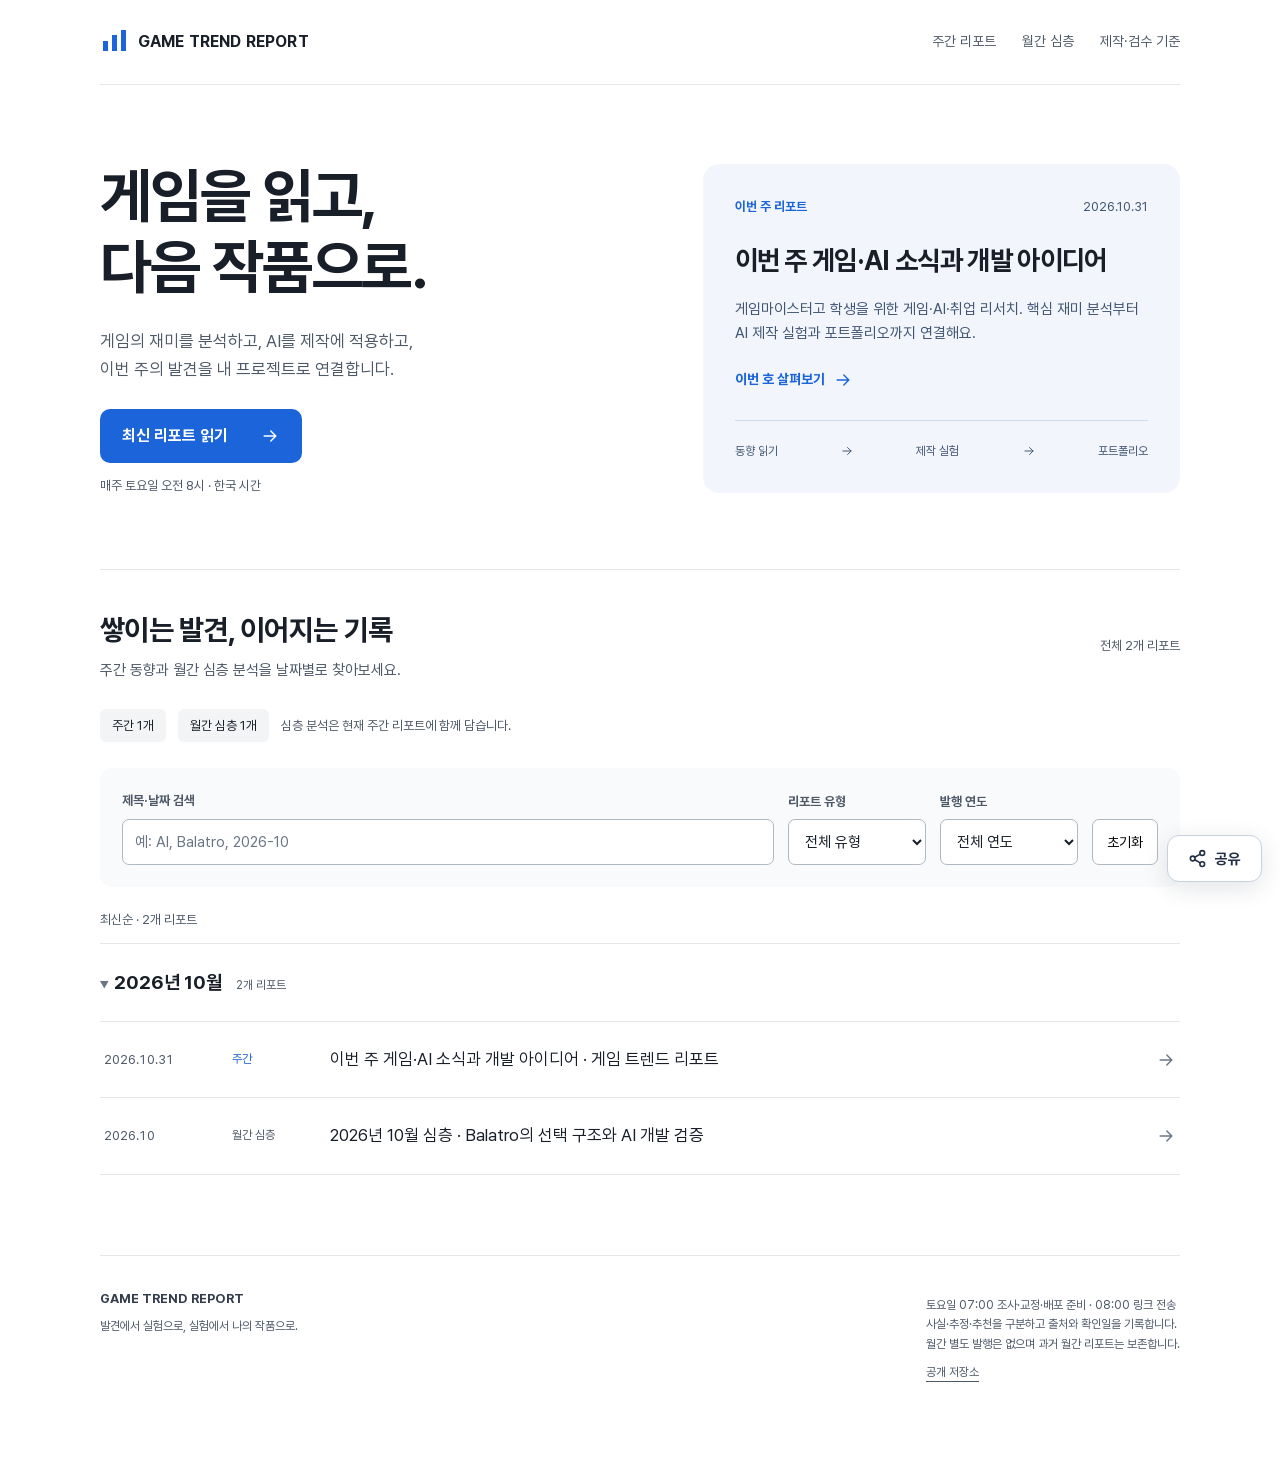
==== commit 0e6a0cdf: "Add AI practice prompts, refresh overseas cases and clarify Korean copy" ====
--- a/index.html
+++ b/index.html
@@ -2,8 +2,8 @@
 <html lang="ko"><head><meta charset="utf-8"><meta name="viewport" content="width=device-width,initial-scale=1"><meta name="description" content="게임마이스터고 학생을 위한 게임·AI·취업 리서치 아카이브. 최신 주간 리포트와 월별 기록을 찾아보세요."><title>Game Trend Report | 게임·AI 리서치</title><link rel="stylesheet" href="assets/report/archive.css"><link rel="stylesheet" href="assets/report/share.css"><script defer src="assets/report/archive.js"></script><script defer src="assets/report/share.js"></script></head>
 <body><a class="skip-link" href="#archive">리포트 목록으로 건너뛰기</a><div class="site-wrap"><header class="site-header"><a class="wordmark" href="./" aria-label="Game Trend Report 홈"><svg width="28" height="28" viewBox="0 0 28 28" aria-hidden="true"><path d="M3 23V13h5v10M12 23V7h5v16M21 23V2h5v21" fill="currentColor"/></svg>GAME TREND REPORT</a><nav aria-label="주 메뉴"><a href="#weekly">주간 리포트</a><a href="#monthly">월간 심층</a><a href="standards/">제작·검수 기준</a></nav></header>
 <main><section class="home-intro" aria-labelledby="home-title"><div class="intro-copy"><h1 id="home-title">게임을 읽고,<br>다음 작품으로.</h1><p>게임의 재미를 분석하고, AI를 제작에 적용하고,<br class="desktop-break"> 이번 주의 발견을 내 프로젝트로 연결합니다.</p><a class="primary-link" href="reports/weekly-2026-10-31.html">최신 리포트 읽기<svg viewBox="0 0 24 24" width="20" height="20" aria-hidden="true"><path d="M5 12h14m-6-6 6 6-6 6" fill="none" stroke="currentColor" stroke-width="1.7" stroke-linecap="round" stroke-linejoin="round"/></svg></a><p class="publish-note">매주 토요일 오전 8시 · 한국 시간</p></div>
-<aside class="latest-issue" aria-label="최신 주간 리포트"><div class="latest-meta"><span>이번 주 리포트</span><time datetime="2026-10-31">2026.10.31</time></div><h2><a href="reports/weekly-2026-10-31.html">게임을 읽고, 다음 작품으로 연결해요</a></h2><p>게임마이스터고 학생을 위한 게임·AI·취업 리서치. 핵심 재미 분석부터 AI 제작 실험과 포트폴리오까지 연결해요.</p><a class="text-link" href="reports/weekly-2026-10-31.html">이번 호 살펴보기 <svg viewBox="0 0 24 24" width="20" height="20" aria-hidden="true"><path d="M5 12h14m-6-6 6 6-6 6" fill="none" stroke="currentColor" stroke-width="1.7" stroke-linecap="round" stroke-linejoin="round"/></svg></a><div class="reading-path" aria-label="리포트 활용 순서"><span>동향 읽기</span><svg viewBox="0 0 24 24" width="20" height="20" aria-hidden="true"><path d="M5 12h14m-6-6 6 6-6 6" fill="none" stroke="currentColor" stroke-width="1.7" stroke-linecap="round" stroke-linejoin="round"/></svg><span>제작 실험</span><svg viewBox="0 0 24 24" width="20" height="20" aria-hidden="true"><path d="M5 12h14m-6-6 6 6-6 6" fill="none" stroke="currentColor" stroke-width="1.7" stroke-linecap="round" stroke-linejoin="round"/></svg><span>포트폴리오</span></div></aside></section>
+<aside class="latest-issue" aria-label="최신 주간 리포트"><div class="latest-meta"><span>이번 주 리포트</span><time datetime="2026-10-31">2026.10.31</time></div><h2><a href="reports/weekly-2026-10-31.html">이번 주 게임·AI 소식과 개발 아이디어</a></h2><p>게임마이스터고 학생을 위한 게임·AI·취업 리서치. 핵심 재미 분석부터 AI 제작 실험과 포트폴리오까지 연결해요.</p><a class="text-link" href="reports/weekly-2026-10-31.html">이번 호 살펴보기 <svg viewBox="0 0 24 24" width="20" height="20" aria-hidden="true"><path d="M5 12h14m-6-6 6 6-6 6" fill="none" stroke="currentColor" stroke-width="1.7" stroke-linecap="round" stroke-linejoin="round"/></svg></a><div class="reading-path" aria-label="리포트 활용 순서"><span>동향 읽기</span><svg viewBox="0 0 24 24" width="20" height="20" aria-hidden="true"><path d="M5 12h14m-6-6 6 6-6 6" fill="none" stroke="currentColor" stroke-width="1.7" stroke-linecap="round" stroke-linejoin="round"/></svg><span>제작 실험</span><svg viewBox="0 0 24 24" width="20" height="20" aria-hidden="true"><path d="M5 12h14m-6-6 6 6-6 6" fill="none" stroke="currentColor" stroke-width="1.7" stroke-linecap="round" stroke-linejoin="round"/></svg><span>포트폴리오</span></div></aside></section>
 <section id="archive" class="archive" aria-labelledby="archive-title"><div class="archive-heading"><div><h2 id="archive-title">쌓이는 발견, 이어지는 기록</h2><p>주간 동향과 월간 심층 분석을 날짜별로 찾아보세요.</p></div><span class="archive-total">전체 2개 리포트</span></div><div class="archive-shortcuts"><a id="weekly" href="#archive" data-archive-type="weekly">주간 1개</a><a id="monthly" href="#archive" data-archive-type="monthly">월간 심층 1개</a><span>심층 분석은 현재 주간 리포트에 함께 담습니다.</span></div>
 <form id="archive-filters" class="archive-filters" hidden role="search" aria-label="리포트 검색"><label class="search-field" for="report-search">제목·날짜 검색<input id="report-search" type="search" placeholder="예: AI, Balatro, 2026-10" autocomplete="off"></label><label for="report-type">리포트 유형<select id="report-type"><option value="all">전체 유형</option><option value="weekly">주간 리포트</option><option value="monthly">월간 심층</option></select></label><label for="report-year">발행 연도<select id="report-year"><option value="all">전체 연도</option><option value="2026">2026년</option></select></label><button type="reset" class="reset-button">초기화</button></form>
-<p id="archive-status" class="archive-status" role="status" aria-live="polite">최신순 · 2개 리포트</p><div id="archive-groups"><details class="month-group" open data-default-open="true"><summary><span>2026년 10월</span><span class="month-count">2개 리포트</span></summary><div class="issue-list"><article class="issue-row" data-type="weekly" data-year="2026"><time datetime="2026-10-31">2026.10.31</time><span class="issue-type weekly">주간</span><h3><a href="reports/weekly-2026-10-31.html">게임을 읽고, 다음 작품으로 연결해요 · 게임 트렌드 리포트</a></h3><span class="row-arrow" aria-hidden="true"><svg viewBox="0 0 24 24" width="20" height="20" aria-hidden="true"><path d="M5 12h14m-6-6 6 6-6 6" fill="none" stroke="currentColor" stroke-width="1.7" stroke-linecap="round" stroke-linejoin="round"/></svg></span></article><article class="issue-row" data-type="monthly" data-year="2026"><time datetime="2026-10">2026.10</time><span class="issue-type monthly">월간 심층</span><h3><a href="reports/monthly-2026-10.html">2026년 10월 심층 · Balatro의 선택 구조와 AI 개발 검증</a></h3><span class="row-arrow" aria-hidden="true"><svg viewBox="0 0 24 24" width="20" height="20" aria-hidden="true"><path d="M5 12h14m-6-6 6 6-6 6" fill="none" stroke="currentColor" stroke-width="1.7" stroke-linecap="round" stroke-linejoin="round"/></svg></span></article></div></details></div><div id="archive-empty" class="archive-empty" hidden><h3>조건에 맞는 리포트가 없어요.</h3><p>검색어를 줄이거나 유형·연도를 바꿔 보세요.</p></div><noscript><p>검색은 JavaScript를 켜면 사용할 수 있습니다. 아래 월별 목록으로 모든 리포트를 읽을 수 있어요.</p></noscript></section>
+<p id="archive-status" class="archive-status" role="status" aria-live="polite">최신순 · 2개 리포트</p><div id="archive-groups"><details class="month-group" open data-default-open="true"><summary><span>2026년 10월</span><span class="month-count">2개 리포트</span></summary><div class="issue-list"><article class="issue-row" data-type="weekly" data-year="2026"><time datetime="2026-10-31">2026.10.31</time><span class="issue-type weekly">주간</span><h3><a href="reports/weekly-2026-10-31.html">이번 주 게임·AI 소식과 개발 아이디어 · 게임 트렌드 리포트</a></h3><span class="row-arrow" aria-hidden="true"><svg viewBox="0 0 24 24" width="20" height="20" aria-hidden="true"><path d="M5 12h14m-6-6 6 6-6 6" fill="none" stroke="currentColor" stroke-width="1.7" stroke-linecap="round" stroke-linejoin="round"/></svg></span></article><article class="issue-row" data-type="monthly" data-year="2026"><time datetime="2026-10">2026.10</time><span class="issue-type monthly">월간 심층</span><h3><a href="reports/monthly-2026-10.html">2026년 10월 심층 · Balatro의 선택 구조와 AI 개발 검증</a></h3><span class="row-arrow" aria-hidden="true"><svg viewBox="0 0 24 24" width="20" height="20" aria-hidden="true"><path d="M5 12h14m-6-6 6 6-6 6" fill="none" stroke="currentColor" stroke-width="1.7" stroke-linecap="round" stroke-linejoin="round"/></svg></span></article></div></details></div><div id="archive-empty" class="archive-empty" hidden><h3>조건에 맞는 리포트가 없어요.</h3><p>검색어를 줄이거나 유형·연도를 바꿔 보세요.</p></div><noscript><p>검색은 JavaScript를 켜면 사용할 수 있습니다. 아래 월별 목록으로 모든 리포트를 읽을 수 있어요.</p></noscript></section>
 </main><footer class="site-footer"><div><strong>GAME TREND REPORT</strong><p>발견에서 실험으로, 실험에서 나의 작품으로.</p></div><div><p>토요일 07:00 조사·교정·배포 준비 · 08:00 링크 전송<br>사실·추정·추천을 구분하고 출처와 확인일을 기록합니다.<br>월간 별도 발행은 없으며 과거 월간 리포트는 보존합니다.</p><a href="https://github.com/rnjsxogus0705/game-trend-report">공개 저장소</a></div></footer></div></body></html>
--- a/assets/report/share.css
+++ b/assets/report/share.css
@@ -3,3 +3,6 @@
 
 .share-options [hidden]{display:none!important}
 .share-options [data-discord]{background:#eef0ff;color:#404eed}.share-options [data-kakao]{background:#fee500;color:#191919}
+
+.action-icon{width:20px;height:20px;flex:none;display:inline-block;vertical-align:middle;pointer-events:none}.share-trigger{display:flex;align-items:center;gap:8px;background:#fff;color:#223046;border:1px solid #c6d0df;border-radius:12px;box-shadow:0 6px 24px #14243b1f}.share-trigger:hover{background:#edf2fc}.share-trigger .action-icon{width:19px;height:19px}.share-dialog{border:0;border-radius:16px;padding:28px;color:#223046}.share-dialog::backdrop{background:#14243b88}.share-dialog p{color:#536174;font-size:15px;line-height:1.8}.share-heading{gap:12px}.share-heading h2{flex:1;font-size:23px;line-height:1.45;color:#223046}.share-art{width:36px;height:36px;object-fit:contain;flex:none}.share-close{display:grid;place-items:center;border-radius:8px}.share-options{gap:12px}.share-options a,.share-options button{gap:8px;justify-content:start;padding:14px;background:#edf2fc;border-radius:8px;color:#2455cb;font-size:14px;min-height:50px}.share-options a:hover,.share-options button:hover{filter:brightness(.97)}.share-url-label{color:#536174}.share-url{border-color:#c6d0df}.idea-actions :is(button,a){gap:8px}.share-status{color:#536174}@media(max-width:400px){.share-dialog{padding:20px}.share-heading h2{font-size:21px}.share-options{gap:10px}.share-options a,.share-options button{padding:12px 10px;font-size:13px}.share-art{width:28px;height:28px}}
+.youtube-preview span:has(.action-icon){display:flex;flex-direction:column;align-items:center;justify-content:center;gap:10px}.youtube-preview span .action-icon{width:30px;height:30px}.media-action{gap:8px}
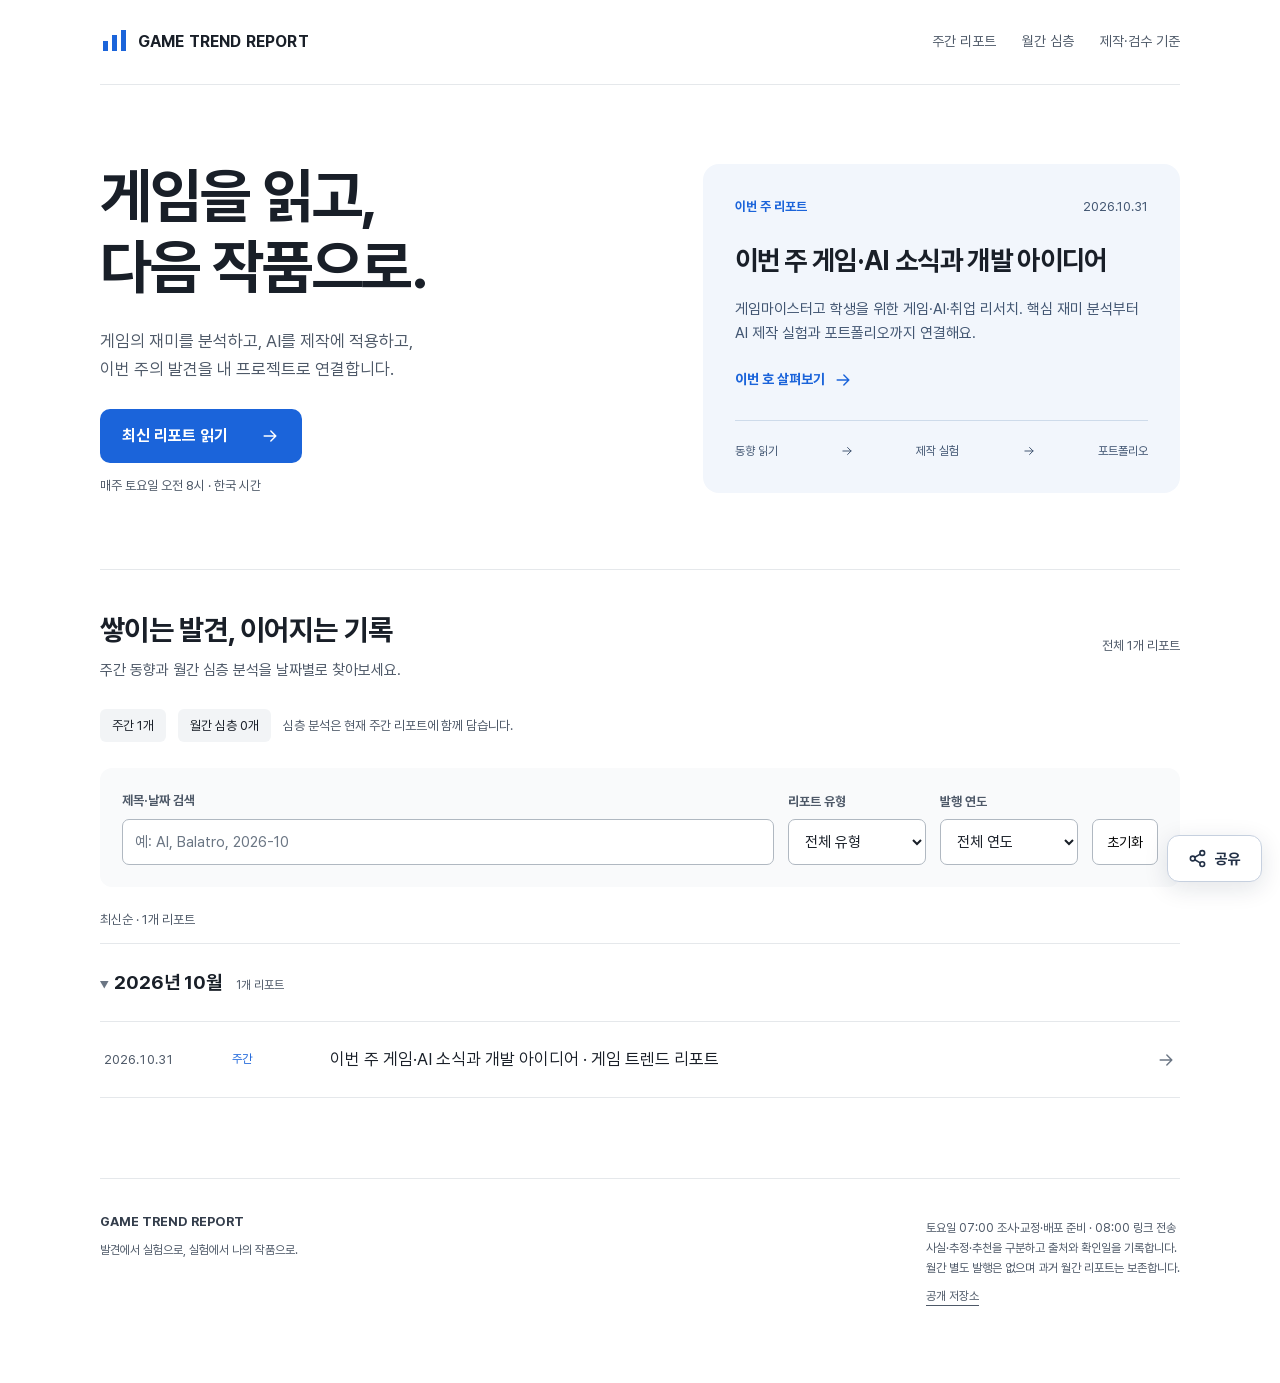
==== commit b803576c: "Remove withdrawn October monthly report and prevent republication" ====
--- a/index.html
+++ b/index.html
@@ -3,7 +3,7 @@
 <body><a class="skip-link" href="#archive">리포트 목록으로 건너뛰기</a><div class="site-wrap"><header class="site-header"><a class="wordmark" href="./" aria-label="Game Trend Report 홈"><svg width="28" height="28" viewBox="0 0 28 28" aria-hidden="true"><path d="M3 23V13h5v10M12 23V7h5v16M21 23V2h5v21" fill="currentColor"/></svg>GAME TREND REPORT</a><nav aria-label="주 메뉴"><a href="#weekly">주간 리포트</a><a href="#monthly">월간 심층</a><a href="standards/">제작·검수 기준</a></nav></header>
 <main><section class="home-intro" aria-labelledby="home-title"><div class="intro-copy"><h1 id="home-title">게임을 읽고,<br>다음 작품으로.</h1><p>게임의 재미를 분석하고, AI를 제작에 적용하고,<br class="desktop-break"> 이번 주의 발견을 내 프로젝트로 연결합니다.</p><a class="primary-link" href="reports/weekly-2026-10-31.html">최신 리포트 읽기<svg viewBox="0 0 24 24" width="20" height="20" aria-hidden="true"><path d="M5 12h14m-6-6 6 6-6 6" fill="none" stroke="currentColor" stroke-width="1.7" stroke-linecap="round" stroke-linejoin="round"/></svg></a><p class="publish-note">매주 토요일 오전 8시 · 한국 시간</p></div>
 <aside class="latest-issue" aria-label="최신 주간 리포트"><div class="latest-meta"><span>이번 주 리포트</span><time datetime="2026-10-31">2026.10.31</time></div><h2><a href="reports/weekly-2026-10-31.html">이번 주 게임·AI 소식과 개발 아이디어</a></h2><p>게임마이스터고 학생을 위한 게임·AI·취업 리서치. 핵심 재미 분석부터 AI 제작 실험과 포트폴리오까지 연결해요.</p><a class="text-link" href="reports/weekly-2026-10-31.html">이번 호 살펴보기 <svg viewBox="0 0 24 24" width="20" height="20" aria-hidden="true"><path d="M5 12h14m-6-6 6 6-6 6" fill="none" stroke="currentColor" stroke-width="1.7" stroke-linecap="round" stroke-linejoin="round"/></svg></a><div class="reading-path" aria-label="리포트 활용 순서"><span>동향 읽기</span><svg viewBox="0 0 24 24" width="20" height="20" aria-hidden="true"><path d="M5 12h14m-6-6 6 6-6 6" fill="none" stroke="currentColor" stroke-width="1.7" stroke-linecap="round" stroke-linejoin="round"/></svg><span>제작 실험</span><svg viewBox="0 0 24 24" width="20" height="20" aria-hidden="true"><path d="M5 12h14m-6-6 6 6-6 6" fill="none" stroke="currentColor" stroke-width="1.7" stroke-linecap="round" stroke-linejoin="round"/></svg><span>포트폴리오</span></div></aside></section>
-<section id="archive" class="archive" aria-labelledby="archive-title"><div class="archive-heading"><div><h2 id="archive-title">쌓이는 발견, 이어지는 기록</h2><p>주간 동향과 월간 심층 분석을 날짜별로 찾아보세요.</p></div><span class="archive-total">전체 2개 리포트</span></div><div class="archive-shortcuts"><a id="weekly" href="#archive" data-archive-type="weekly">주간 1개</a><a id="monthly" href="#archive" data-archive-type="monthly">월간 심층 1개</a><span>심층 분석은 현재 주간 리포트에 함께 담습니다.</span></div>
+<section id="archive" class="archive" aria-labelledby="archive-title"><div class="archive-heading"><div><h2 id="archive-title">쌓이는 발견, 이어지는 기록</h2><p>주간 동향과 월간 심층 분석을 날짜별로 찾아보세요.</p></div><span class="archive-total">전체 1개 리포트</span></div><div class="archive-shortcuts"><a id="weekly" href="#archive" data-archive-type="weekly">주간 1개</a><a id="monthly" href="#archive" data-archive-type="monthly">월간 심층 0개</a><span>심층 분석은 현재 주간 리포트에 함께 담습니다.</span></div>
 <form id="archive-filters" class="archive-filters" hidden role="search" aria-label="리포트 검색"><label class="search-field" for="report-search">제목·날짜 검색<input id="report-search" type="search" placeholder="예: AI, Balatro, 2026-10" autocomplete="off"></label><label for="report-type">리포트 유형<select id="report-type"><option value="all">전체 유형</option><option value="weekly">주간 리포트</option><option value="monthly">월간 심층</option></select></label><label for="report-year">발행 연도<select id="report-year"><option value="all">전체 연도</option><option value="2026">2026년</option></select></label><button type="reset" class="reset-button">초기화</button></form>
-<p id="archive-status" class="archive-status" role="status" aria-live="polite">최신순 · 2개 리포트</p><div id="archive-groups"><details class="month-group" open data-default-open="true"><summary><span>2026년 10월</span><span class="month-count">2개 리포트</span></summary><div class="issue-list"><article class="issue-row" data-type="weekly" data-year="2026"><time datetime="2026-10-31">2026.10.31</time><span class="issue-type weekly">주간</span><h3><a href="reports/weekly-2026-10-31.html">이번 주 게임·AI 소식과 개발 아이디어 · 게임 트렌드 리포트</a></h3><span class="row-arrow" aria-hidden="true"><svg viewBox="0 0 24 24" width="20" height="20" aria-hidden="true"><path d="M5 12h14m-6-6 6 6-6 6" fill="none" stroke="currentColor" stroke-width="1.7" stroke-linecap="round" stroke-linejoin="round"/></svg></span></article><article class="issue-row" data-type="monthly" data-year="2026"><time datetime="2026-10">2026.10</time><span class="issue-type monthly">월간 심층</span><h3><a href="reports/monthly-2026-10.html">2026년 10월 심층 · Balatro의 선택 구조와 AI 개발 검증</a></h3><span class="row-arrow" aria-hidden="true"><svg viewBox="0 0 24 24" width="20" height="20" aria-hidden="true"><path d="M5 12h14m-6-6 6 6-6 6" fill="none" stroke="currentColor" stroke-width="1.7" stroke-linecap="round" stroke-linejoin="round"/></svg></span></article></div></details></div><div id="archive-empty" class="archive-empty" hidden><h3>조건에 맞는 리포트가 없어요.</h3><p>검색어를 줄이거나 유형·연도를 바꿔 보세요.</p></div><noscript><p>검색은 JavaScript를 켜면 사용할 수 있습니다. 아래 월별 목록으로 모든 리포트를 읽을 수 있어요.</p></noscript></section>
+<p id="archive-status" class="archive-status" role="status" aria-live="polite">최신순 · 1개 리포트</p><div id="archive-groups"><details class="month-group" open data-default-open="true"><summary><span>2026년 10월</span><span class="month-count">1개 리포트</span></summary><div class="issue-list"><article class="issue-row" data-type="weekly" data-year="2026"><time datetime="2026-10-31">2026.10.31</time><span class="issue-type weekly">주간</span><h3><a href="reports/weekly-2026-10-31.html">이번 주 게임·AI 소식과 개발 아이디어 · 게임 트렌드 리포트</a></h3><span class="row-arrow" aria-hidden="true"><svg viewBox="0 0 24 24" width="20" height="20" aria-hidden="true"><path d="M5 12h14m-6-6 6 6-6 6" fill="none" stroke="currentColor" stroke-width="1.7" stroke-linecap="round" stroke-linejoin="round"/></svg></span></article></div></details></div><div id="archive-empty" class="archive-empty" hidden><h3>조건에 맞는 리포트가 없어요.</h3><p>검색어를 줄이거나 유형·연도를 바꿔 보세요.</p></div><noscript><p>검색은 JavaScript를 켜면 사용할 수 있습니다. 아래 월별 목록으로 모든 리포트를 읽을 수 있어요.</p></noscript></section>
 </main><footer class="site-footer"><div><strong>GAME TREND REPORT</strong><p>발견에서 실험으로, 실험에서 나의 작품으로.</p></div><div><p>토요일 07:00 조사·교정·배포 준비 · 08:00 링크 전송<br>사실·추정·추천을 구분하고 출처와 확인일을 기록합니다.<br>월간 별도 발행은 없으며 과거 월간 리포트는 보존합니다.</p><a href="https://github.com/rnjsxogus0705/game-trend-report">공개 저장소</a></div></footer></div></body></html>
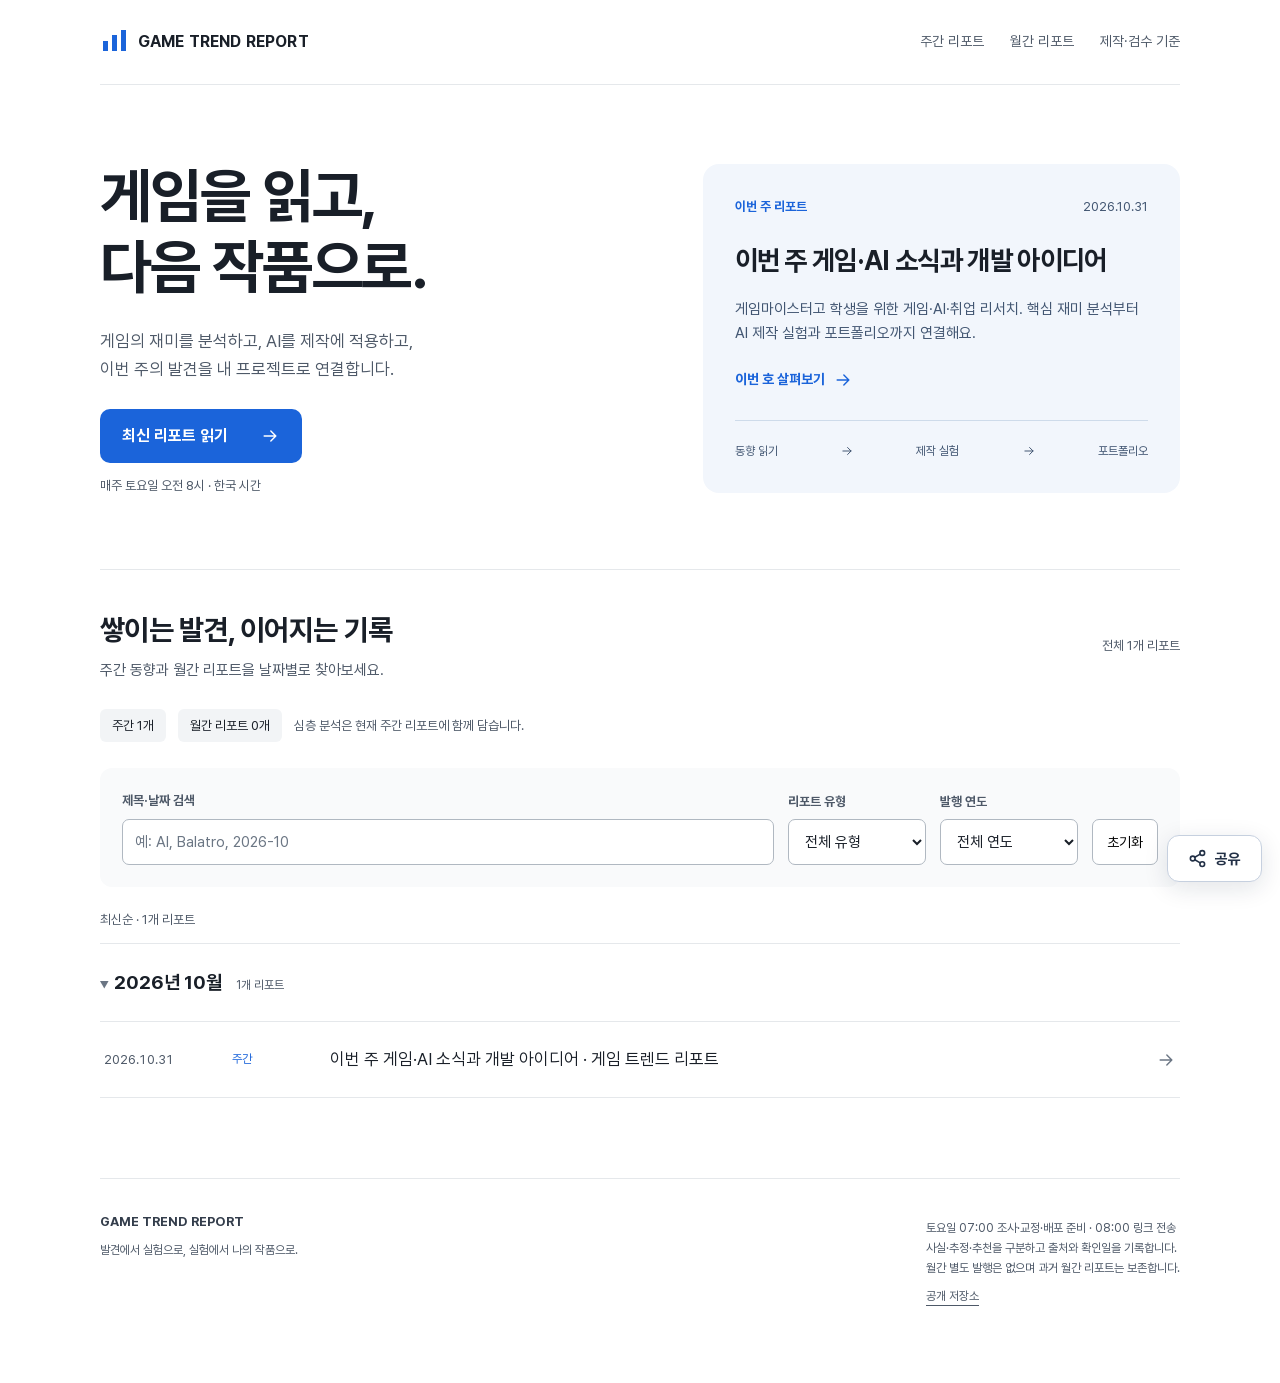
==== commit 027532e0: "Rename monthly archive labels to monthly report" ====
--- a/index.html
+++ b/index.html
@@ -1,9 +1,9 @@
 <!doctype html>
 <html lang="ko"><head><meta charset="utf-8"><meta name="viewport" content="width=device-width,initial-scale=1"><meta name="description" content="게임마이스터고 학생을 위한 게임·AI·취업 리서치 아카이브. 최신 주간 리포트와 월별 기록을 찾아보세요."><title>Game Trend Report | 게임·AI 리서치</title><link rel="stylesheet" href="assets/report/archive.css"><link rel="stylesheet" href="assets/report/share.css"><script defer src="assets/report/archive.js"></script><script defer src="assets/report/share.js"></script></head>
-<body><a class="skip-link" href="#archive">리포트 목록으로 건너뛰기</a><div class="site-wrap"><header class="site-header"><a class="wordmark" href="./" aria-label="Game Trend Report 홈"><svg width="28" height="28" viewBox="0 0 28 28" aria-hidden="true"><path d="M3 23V13h5v10M12 23V7h5v16M21 23V2h5v21" fill="currentColor"/></svg>GAME TREND REPORT</a><nav aria-label="주 메뉴"><a href="#weekly">주간 리포트</a><a href="#monthly">월간 심층</a><a href="standards/">제작·검수 기준</a></nav></header>
+<body><a class="skip-link" href="#archive">리포트 목록으로 건너뛰기</a><div class="site-wrap"><header class="site-header"><a class="wordmark" href="./" aria-label="Game Trend Report 홈"><svg width="28" height="28" viewBox="0 0 28 28" aria-hidden="true"><path d="M3 23V13h5v10M12 23V7h5v16M21 23V2h5v21" fill="currentColor"/></svg>GAME TREND REPORT</a><nav aria-label="주 메뉴"><a href="#weekly">주간 리포트</a><a href="#monthly">월간 리포트</a><a href="standards/">제작·검수 기준</a></nav></header>
 <main><section class="home-intro" aria-labelledby="home-title"><div class="intro-copy"><h1 id="home-title">게임을 읽고,<br>다음 작품으로.</h1><p>게임의 재미를 분석하고, AI를 제작에 적용하고,<br class="desktop-break"> 이번 주의 발견을 내 프로젝트로 연결합니다.</p><a class="primary-link" href="reports/weekly-2026-10-31.html">최신 리포트 읽기<svg viewBox="0 0 24 24" width="20" height="20" aria-hidden="true"><path d="M5 12h14m-6-6 6 6-6 6" fill="none" stroke="currentColor" stroke-width="1.7" stroke-linecap="round" stroke-linejoin="round"/></svg></a><p class="publish-note">매주 토요일 오전 8시 · 한국 시간</p></div>
 <aside class="latest-issue" aria-label="최신 주간 리포트"><div class="latest-meta"><span>이번 주 리포트</span><time datetime="2026-10-31">2026.10.31</time></div><h2><a href="reports/weekly-2026-10-31.html">이번 주 게임·AI 소식과 개발 아이디어</a></h2><p>게임마이스터고 학생을 위한 게임·AI·취업 리서치. 핵심 재미 분석부터 AI 제작 실험과 포트폴리오까지 연결해요.</p><a class="text-link" href="reports/weekly-2026-10-31.html">이번 호 살펴보기 <svg viewBox="0 0 24 24" width="20" height="20" aria-hidden="true"><path d="M5 12h14m-6-6 6 6-6 6" fill="none" stroke="currentColor" stroke-width="1.7" stroke-linecap="round" stroke-linejoin="round"/></svg></a><div class="reading-path" aria-label="리포트 활용 순서"><span>동향 읽기</span><svg viewBox="0 0 24 24" width="20" height="20" aria-hidden="true"><path d="M5 12h14m-6-6 6 6-6 6" fill="none" stroke="currentColor" stroke-width="1.7" stroke-linecap="round" stroke-linejoin="round"/></svg><span>제작 실험</span><svg viewBox="0 0 24 24" width="20" height="20" aria-hidden="true"><path d="M5 12h14m-6-6 6 6-6 6" fill="none" stroke="currentColor" stroke-width="1.7" stroke-linecap="round" stroke-linejoin="round"/></svg><span>포트폴리오</span></div></aside></section>
-<section id="archive" class="archive" aria-labelledby="archive-title"><div class="archive-heading"><div><h2 id="archive-title">쌓이는 발견, 이어지는 기록</h2><p>주간 동향과 월간 심층 분석을 날짜별로 찾아보세요.</p></div><span class="archive-total">전체 1개 리포트</span></div><div class="archive-shortcuts"><a id="weekly" href="#archive" data-archive-type="weekly">주간 1개</a><a id="monthly" href="#archive" data-archive-type="monthly">월간 심층 0개</a><span>심층 분석은 현재 주간 리포트에 함께 담습니다.</span></div>
-<form id="archive-filters" class="archive-filters" hidden role="search" aria-label="리포트 검색"><label class="search-field" for="report-search">제목·날짜 검색<input id="report-search" type="search" placeholder="예: AI, Balatro, 2026-10" autocomplete="off"></label><label for="report-type">리포트 유형<select id="report-type"><option value="all">전체 유형</option><option value="weekly">주간 리포트</option><option value="monthly">월간 심층</option></select></label><label for="report-year">발행 연도<select id="report-year"><option value="all">전체 연도</option><option value="2026">2026년</option></select></label><button type="reset" class="reset-button">초기화</button></form>
+<section id="archive" class="archive" aria-labelledby="archive-title"><div class="archive-heading"><div><h2 id="archive-title">쌓이는 발견, 이어지는 기록</h2><p>주간 동향과 월간 리포트을 날짜별로 찾아보세요.</p></div><span class="archive-total">전체 1개 리포트</span></div><div class="archive-shortcuts"><a id="weekly" href="#archive" data-archive-type="weekly">주간 1개</a><a id="monthly" href="#archive" data-archive-type="monthly">월간 리포트 0개</a><span>심층 분석은 현재 주간 리포트에 함께 담습니다.</span></div>
+<form id="archive-filters" class="archive-filters" hidden role="search" aria-label="리포트 검색"><label class="search-field" for="report-search">제목·날짜 검색<input id="report-search" type="search" placeholder="예: AI, Balatro, 2026-10" autocomplete="off"></label><label for="report-type">리포트 유형<select id="report-type"><option value="all">전체 유형</option><option value="weekly">주간 리포트</option><option value="monthly">월간 리포트</option></select></label><label for="report-year">발행 연도<select id="report-year"><option value="all">전체 연도</option><option value="2026">2026년</option></select></label><button type="reset" class="reset-button">초기화</button></form>
 <p id="archive-status" class="archive-status" role="status" aria-live="polite">최신순 · 1개 리포트</p><div id="archive-groups"><details class="month-group" open data-default-open="true"><summary><span>2026년 10월</span><span class="month-count">1개 리포트</span></summary><div class="issue-list"><article class="issue-row" data-type="weekly" data-year="2026"><time datetime="2026-10-31">2026.10.31</time><span class="issue-type weekly">주간</span><h3><a href="reports/weekly-2026-10-31.html">이번 주 게임·AI 소식과 개발 아이디어 · 게임 트렌드 리포트</a></h3><span class="row-arrow" aria-hidden="true"><svg viewBox="0 0 24 24" width="20" height="20" aria-hidden="true"><path d="M5 12h14m-6-6 6 6-6 6" fill="none" stroke="currentColor" stroke-width="1.7" stroke-linecap="round" stroke-linejoin="round"/></svg></span></article></div></details></div><div id="archive-empty" class="archive-empty" hidden><h3>조건에 맞는 리포트가 없어요.</h3><p>검색어를 줄이거나 유형·연도를 바꿔 보세요.</p></div><noscript><p>검색은 JavaScript를 켜면 사용할 수 있습니다. 아래 월별 목록으로 모든 리포트를 읽을 수 있어요.</p></noscript></section>
 </main><footer class="site-footer"><div><strong>GAME TREND REPORT</strong><p>발견에서 실험으로, 실험에서 나의 작품으로.</p></div><div><p>토요일 07:00 조사·교정·배포 준비 · 08:00 링크 전송<br>사실·추정·추천을 구분하고 출처와 확인일을 기록합니다.<br>월간 별도 발행은 없으며 과거 월간 리포트는 보존합니다.</p><a href="https://github.com/rnjsxogus0705/game-trend-report">공개 저장소</a></div></footer></div></body></html>
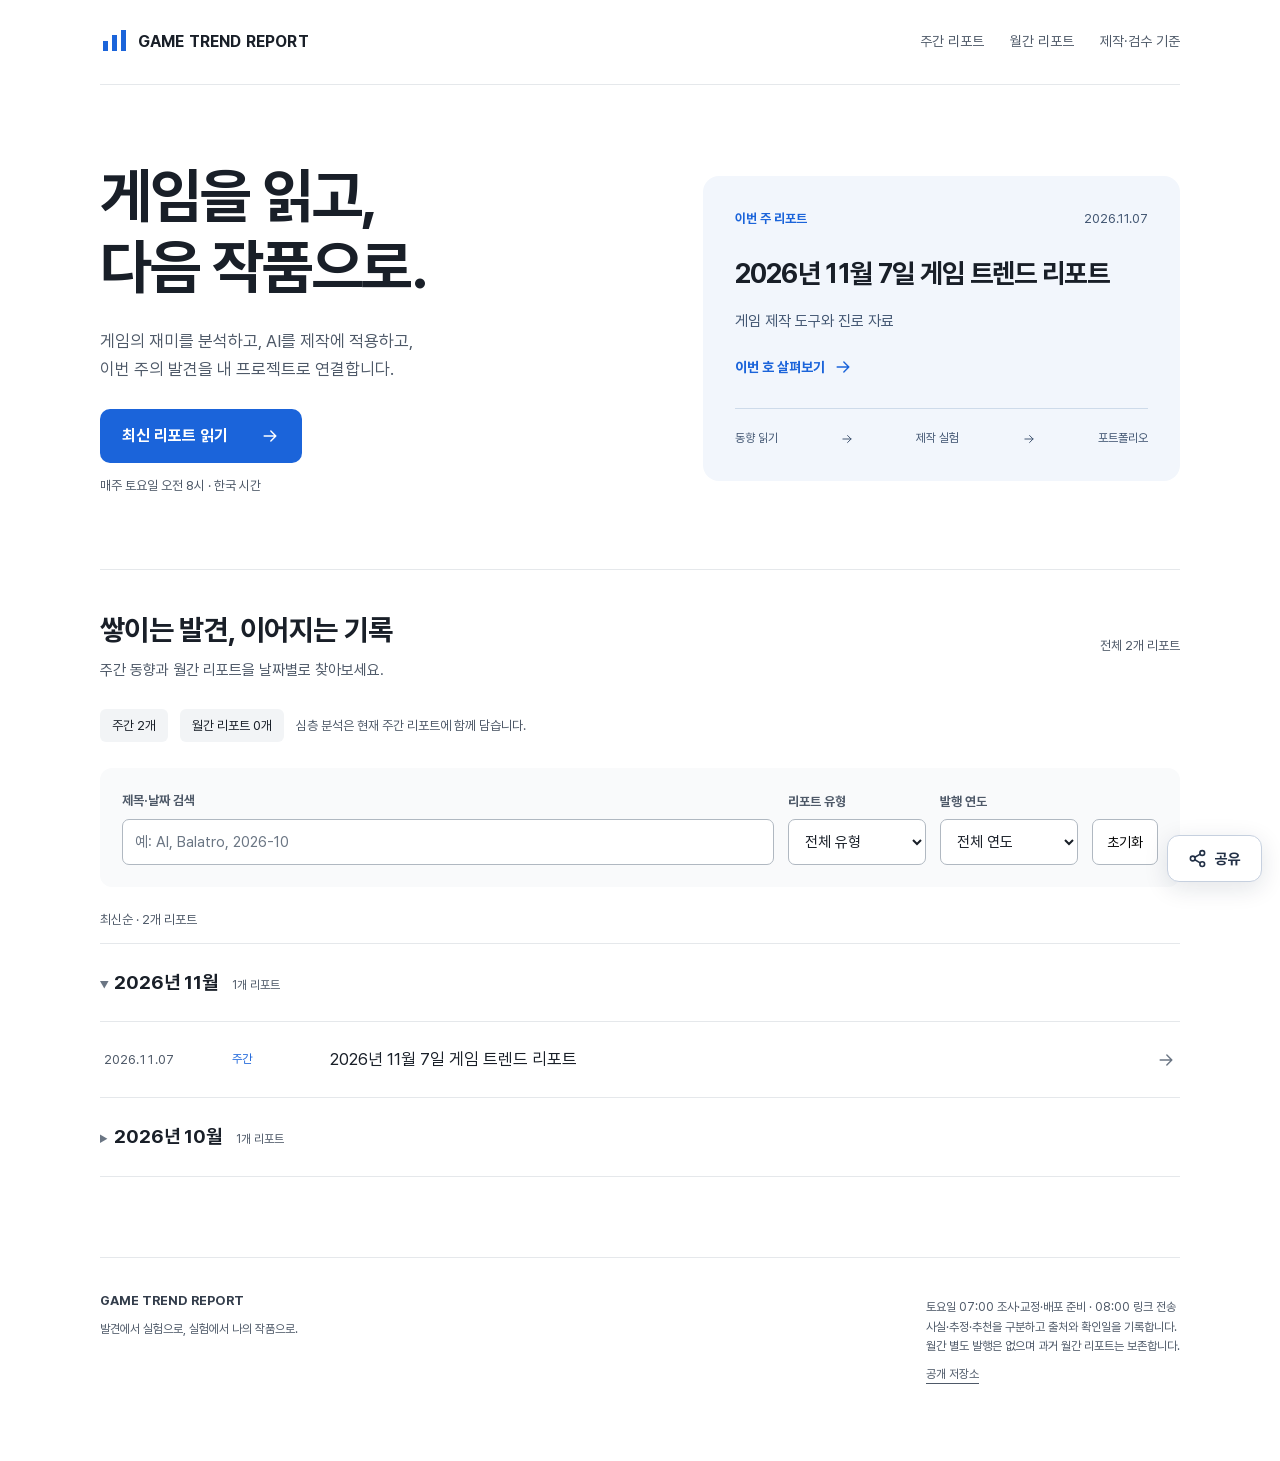
==== commit 02aa0df6: "Publish 2026-11-07 game trend report" ====
--- a/index.html
+++ b/index.html
@@ -1,9 +1,9 @@
 <!doctype html>
 <html lang="ko"><head><meta charset="utf-8"><meta name="viewport" content="width=device-width,initial-scale=1"><meta name="description" content="게임마이스터고 학생을 위한 게임·AI·취업 리서치 아카이브. 최신 주간 리포트와 월별 기록을 찾아보세요."><title>Game Trend Report | 게임·AI 리서치</title><link rel="stylesheet" href="assets/report/archive.css"><link rel="stylesheet" href="assets/report/share.css"><script defer src="assets/report/archive.js"></script><script defer src="assets/report/share.js"></script></head>
 <body><a class="skip-link" href="#archive">리포트 목록으로 건너뛰기</a><div class="site-wrap"><header class="site-header"><a class="wordmark" href="./" aria-label="Game Trend Report 홈"><svg width="28" height="28" viewBox="0 0 28 28" aria-hidden="true"><path d="M3 23V13h5v10M12 23V7h5v16M21 23V2h5v21" fill="currentColor"/></svg>GAME TREND REPORT</a><nav aria-label="주 메뉴"><a href="#weekly">주간 리포트</a><a href="#monthly">월간 리포트</a><a href="standards/">제작·검수 기준</a></nav></header>
-<main><section class="home-intro" aria-labelledby="home-title"><div class="intro-copy"><h1 id="home-title">게임을 읽고,<br>다음 작품으로.</h1><p>게임의 재미를 분석하고, AI를 제작에 적용하고,<br class="desktop-break"> 이번 주의 발견을 내 프로젝트로 연결합니다.</p><a class="primary-link" href="reports/weekly-2026-10-31.html">최신 리포트 읽기<svg viewBox="0 0 24 24" width="20" height="20" aria-hidden="true"><path d="M5 12h14m-6-6 6 6-6 6" fill="none" stroke="currentColor" stroke-width="1.7" stroke-linecap="round" stroke-linejoin="round"/></svg></a><p class="publish-note">매주 토요일 오전 8시 · 한국 시간</p></div>
-<aside class="latest-issue" aria-label="최신 주간 리포트"><div class="latest-meta"><span>이번 주 리포트</span><time datetime="2026-10-31">2026.10.31</time></div><h2><a href="reports/weekly-2026-10-31.html">이번 주 게임·AI 소식과 개발 아이디어</a></h2><p>게임마이스터고 학생을 위한 게임·AI·취업 리서치. 핵심 재미 분석부터 AI 제작 실험과 포트폴리오까지 연결해요.</p><a class="text-link" href="reports/weekly-2026-10-31.html">이번 호 살펴보기 <svg viewBox="0 0 24 24" width="20" height="20" aria-hidden="true"><path d="M5 12h14m-6-6 6 6-6 6" fill="none" stroke="currentColor" stroke-width="1.7" stroke-linecap="round" stroke-linejoin="round"/></svg></a><div class="reading-path" aria-label="리포트 활용 순서"><span>동향 읽기</span><svg viewBox="0 0 24 24" width="20" height="20" aria-hidden="true"><path d="M5 12h14m-6-6 6 6-6 6" fill="none" stroke="currentColor" stroke-width="1.7" stroke-linecap="round" stroke-linejoin="round"/></svg><span>제작 실험</span><svg viewBox="0 0 24 24" width="20" height="20" aria-hidden="true"><path d="M5 12h14m-6-6 6 6-6 6" fill="none" stroke="currentColor" stroke-width="1.7" stroke-linecap="round" stroke-linejoin="round"/></svg><span>포트폴리오</span></div></aside></section>
-<section id="archive" class="archive" aria-labelledby="archive-title"><div class="archive-heading"><div><h2 id="archive-title">쌓이는 발견, 이어지는 기록</h2><p>주간 동향과 월간 리포트을 날짜별로 찾아보세요.</p></div><span class="archive-total">전체 1개 리포트</span></div><div class="archive-shortcuts"><a id="weekly" href="#archive" data-archive-type="weekly">주간 1개</a><a id="monthly" href="#archive" data-archive-type="monthly">월간 리포트 0개</a><span>심층 분석은 현재 주간 리포트에 함께 담습니다.</span></div>
+<main><section class="home-intro" aria-labelledby="home-title"><div class="intro-copy"><h1 id="home-title">게임을 읽고,<br>다음 작품으로.</h1><p>게임의 재미를 분석하고, AI를 제작에 적용하고,<br class="desktop-break"> 이번 주의 발견을 내 프로젝트로 연결합니다.</p><a class="primary-link" href="reports/weekly-2026-11-07.html">최신 리포트 읽기<svg viewBox="0 0 24 24" width="20" height="20" aria-hidden="true"><path d="M5 12h14m-6-6 6 6-6 6" fill="none" stroke="currentColor" stroke-width="1.7" stroke-linecap="round" stroke-linejoin="round"/></svg></a><p class="publish-note">매주 토요일 오전 8시 · 한국 시간</p></div>
+<aside class="latest-issue" aria-label="최신 주간 리포트"><div class="latest-meta"><span>이번 주 리포트</span><time datetime="2026-11-07">2026.11.07</time></div><h2><a href="reports/weekly-2026-11-07.html">2026년 11월 7일 게임 트렌드 리포트</a></h2><p>게임 제작 도구와 진로 자료</p><a class="text-link" href="reports/weekly-2026-11-07.html">이번 호 살펴보기 <svg viewBox="0 0 24 24" width="20" height="20" aria-hidden="true"><path d="M5 12h14m-6-6 6 6-6 6" fill="none" stroke="currentColor" stroke-width="1.7" stroke-linecap="round" stroke-linejoin="round"/></svg></a><div class="reading-path" aria-label="리포트 활용 순서"><span>동향 읽기</span><svg viewBox="0 0 24 24" width="20" height="20" aria-hidden="true"><path d="M5 12h14m-6-6 6 6-6 6" fill="none" stroke="currentColor" stroke-width="1.7" stroke-linecap="round" stroke-linejoin="round"/></svg><span>제작 실험</span><svg viewBox="0 0 24 24" width="20" height="20" aria-hidden="true"><path d="M5 12h14m-6-6 6 6-6 6" fill="none" stroke="currentColor" stroke-width="1.7" stroke-linecap="round" stroke-linejoin="round"/></svg><span>포트폴리오</span></div></aside></section>
+<section id="archive" class="archive" aria-labelledby="archive-title"><div class="archive-heading"><div><h2 id="archive-title">쌓이는 발견, 이어지는 기록</h2><p>주간 동향과 월간 리포트을 날짜별로 찾아보세요.</p></div><span class="archive-total">전체 2개 리포트</span></div><div class="archive-shortcuts"><a id="weekly" href="#archive" data-archive-type="weekly">주간 2개</a><a id="monthly" href="#archive" data-archive-type="monthly">월간 리포트 0개</a><span>심층 분석은 현재 주간 리포트에 함께 담습니다.</span></div>
 <form id="archive-filters" class="archive-filters" hidden role="search" aria-label="리포트 검색"><label class="search-field" for="report-search">제목·날짜 검색<input id="report-search" type="search" placeholder="예: AI, Balatro, 2026-10" autocomplete="off"></label><label for="report-type">리포트 유형<select id="report-type"><option value="all">전체 유형</option><option value="weekly">주간 리포트</option><option value="monthly">월간 리포트</option></select></label><label for="report-year">발행 연도<select id="report-year"><option value="all">전체 연도</option><option value="2026">2026년</option></select></label><button type="reset" class="reset-button">초기화</button></form>
-<p id="archive-status" class="archive-status" role="status" aria-live="polite">최신순 · 1개 리포트</p><div id="archive-groups"><details class="month-group" open data-default-open="true"><summary><span>2026년 10월</span><span class="month-count">1개 리포트</span></summary><div class="issue-list"><article class="issue-row" data-type="weekly" data-year="2026"><time datetime="2026-10-31">2026.10.31</time><span class="issue-type weekly">주간</span><h3><a href="reports/weekly-2026-10-31.html">이번 주 게임·AI 소식과 개발 아이디어 · 게임 트렌드 리포트</a></h3><span class="row-arrow" aria-hidden="true"><svg viewBox="0 0 24 24" width="20" height="20" aria-hidden="true"><path d="M5 12h14m-6-6 6 6-6 6" fill="none" stroke="currentColor" stroke-width="1.7" stroke-linecap="round" stroke-linejoin="round"/></svg></span></article></div></details></div><div id="archive-empty" class="archive-empty" hidden><h3>조건에 맞는 리포트가 없어요.</h3><p>검색어를 줄이거나 유형·연도를 바꿔 보세요.</p></div><noscript><p>검색은 JavaScript를 켜면 사용할 수 있습니다. 아래 월별 목록으로 모든 리포트를 읽을 수 있어요.</p></noscript></section>
+<p id="archive-status" class="archive-status" role="status" aria-live="polite">최신순 · 2개 리포트</p><div id="archive-groups"><details class="month-group" open data-default-open="true"><summary><span>2026년 11월</span><span class="month-count">1개 리포트</span></summary><div class="issue-list"><article class="issue-row" data-type="weekly" data-year="2026"><time datetime="2026-11-07">2026.11.07</time><span class="issue-type weekly">주간</span><h3><a href="reports/weekly-2026-11-07.html">2026년 11월 7일 게임 트렌드 리포트</a></h3><span class="row-arrow" aria-hidden="true"><svg viewBox="0 0 24 24" width="20" height="20" aria-hidden="true"><path d="M5 12h14m-6-6 6 6-6 6" fill="none" stroke="currentColor" stroke-width="1.7" stroke-linecap="round" stroke-linejoin="round"/></svg></span></article></div></details><details class="month-group" open data-default-open="false"><summary><span>2026년 10월</span><span class="month-count">1개 리포트</span></summary><div class="issue-list"><article class="issue-row" data-type="weekly" data-year="2026"><time datetime="2026-10-31">2026.10.31</time><span class="issue-type weekly">주간</span><h3><a href="reports/weekly-2026-10-31.html">이번 주 게임·AI 소식과 개발 아이디어 · 게임 트렌드 리포트</a></h3><span class="row-arrow" aria-hidden="true"><svg viewBox="0 0 24 24" width="20" height="20" aria-hidden="true"><path d="M5 12h14m-6-6 6 6-6 6" fill="none" stroke="currentColor" stroke-width="1.7" stroke-linecap="round" stroke-linejoin="round"/></svg></span></article></div></details></div><div id="archive-empty" class="archive-empty" hidden><h3>조건에 맞는 리포트가 없어요.</h3><p>검색어를 줄이거나 유형·연도를 바꿔 보세요.</p></div><noscript><p>검색은 JavaScript를 켜면 사용할 수 있습니다. 아래 월별 목록으로 모든 리포트를 읽을 수 있어요.</p></noscript></section>
 </main><footer class="site-footer"><div><strong>GAME TREND REPORT</strong><p>발견에서 실험으로, 실험에서 나의 작품으로.</p></div><div><p>토요일 07:00 조사·교정·배포 준비 · 08:00 링크 전송<br>사실·추정·추천을 구분하고 출처와 확인일을 기록합니다.<br>월간 별도 발행은 없으며 과거 월간 리포트는 보존합니다.</p><a href="https://github.com/rnjsxogus0705/game-trend-report">공개 저장소</a></div></footer></div></body></html>
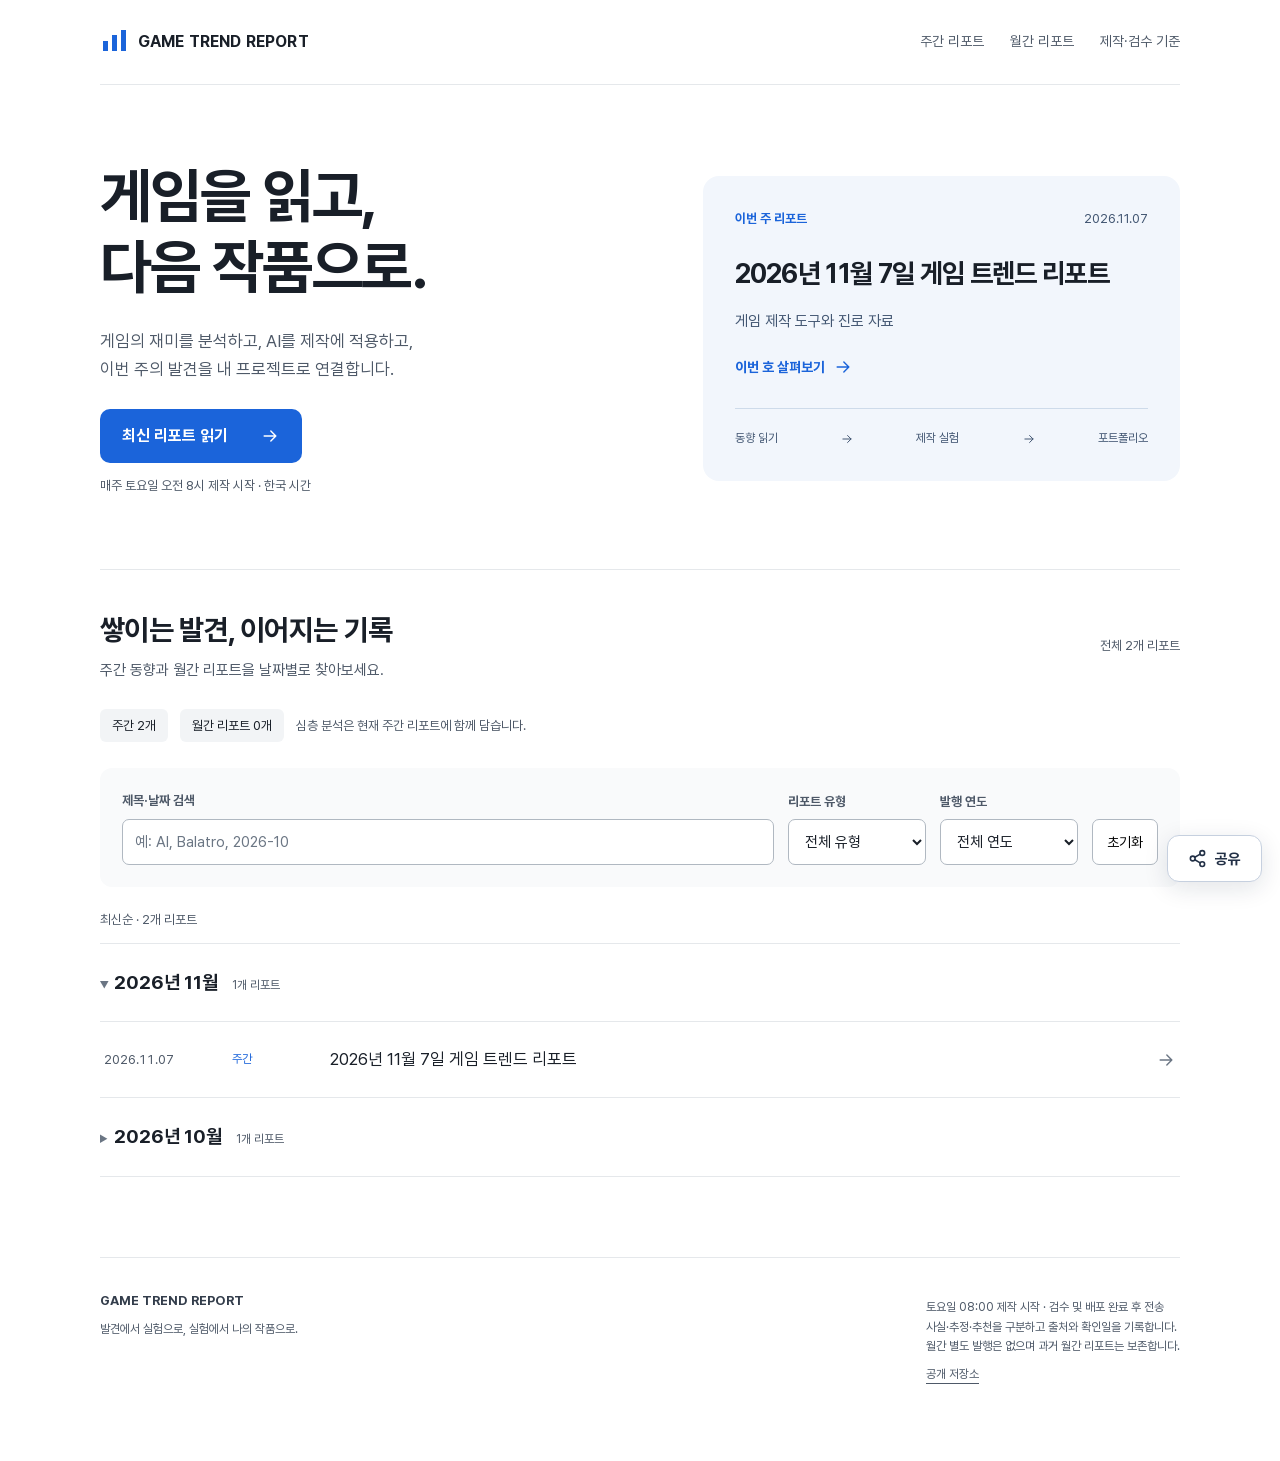
==== commit 74e02670: "Parallelize reviewed report production and renew November 7 issue" ====
--- a/index.html
+++ b/index.html
@@ -1,9 +1,9 @@
 <!doctype html>
 <html lang="ko"><head><meta charset="utf-8"><meta name="viewport" content="width=device-width,initial-scale=1"><meta name="description" content="게임마이스터고 학생을 위한 게임·AI·취업 리서치 아카이브. 최신 주간 리포트와 월별 기록을 찾아보세요."><title>Game Trend Report | 게임·AI 리서치</title><link rel="stylesheet" href="assets/report/archive.css"><link rel="stylesheet" href="assets/report/share.css"><script defer src="assets/report/archive.js"></script><script defer src="assets/report/share.js"></script></head>
 <body><a class="skip-link" href="#archive">리포트 목록으로 건너뛰기</a><div class="site-wrap"><header class="site-header"><a class="wordmark" href="./" aria-label="Game Trend Report 홈"><svg width="28" height="28" viewBox="0 0 28 28" aria-hidden="true"><path d="M3 23V13h5v10M12 23V7h5v16M21 23V2h5v21" fill="currentColor"/></svg>GAME TREND REPORT</a><nav aria-label="주 메뉴"><a href="#weekly">주간 리포트</a><a href="#monthly">월간 리포트</a><a href="standards/">제작·검수 기준</a></nav></header>
-<main><section class="home-intro" aria-labelledby="home-title"><div class="intro-copy"><h1 id="home-title">게임을 읽고,<br>다음 작품으로.</h1><p>게임의 재미를 분석하고, AI를 제작에 적용하고,<br class="desktop-break"> 이번 주의 발견을 내 프로젝트로 연결합니다.</p><a class="primary-link" href="reports/weekly-2026-11-07.html">최신 리포트 읽기<svg viewBox="0 0 24 24" width="20" height="20" aria-hidden="true"><path d="M5 12h14m-6-6 6 6-6 6" fill="none" stroke="currentColor" stroke-width="1.7" stroke-linecap="round" stroke-linejoin="round"/></svg></a><p class="publish-note">매주 토요일 오전 8시 · 한국 시간</p></div>
+<main><section class="home-intro" aria-labelledby="home-title"><div class="intro-copy"><h1 id="home-title">게임을 읽고,<br>다음 작품으로.</h1><p>게임의 재미를 분석하고, AI를 제작에 적용하고,<br class="desktop-break"> 이번 주의 발견을 내 프로젝트로 연결합니다.</p><a class="primary-link" href="reports/weekly-2026-11-07.html">최신 리포트 읽기<svg viewBox="0 0 24 24" width="20" height="20" aria-hidden="true"><path d="M5 12h14m-6-6 6 6-6 6" fill="none" stroke="currentColor" stroke-width="1.7" stroke-linecap="round" stroke-linejoin="round"/></svg></a><p class="publish-note">매주 토요일 오전 8시 제작 시작 · 한국 시간</p></div>
 <aside class="latest-issue" aria-label="최신 주간 리포트"><div class="latest-meta"><span>이번 주 리포트</span><time datetime="2026-11-07">2026.11.07</time></div><h2><a href="reports/weekly-2026-11-07.html">2026년 11월 7일 게임 트렌드 리포트</a></h2><p>게임 제작 도구와 진로 자료</p><a class="text-link" href="reports/weekly-2026-11-07.html">이번 호 살펴보기 <svg viewBox="0 0 24 24" width="20" height="20" aria-hidden="true"><path d="M5 12h14m-6-6 6 6-6 6" fill="none" stroke="currentColor" stroke-width="1.7" stroke-linecap="round" stroke-linejoin="round"/></svg></a><div class="reading-path" aria-label="리포트 활용 순서"><span>동향 읽기</span><svg viewBox="0 0 24 24" width="20" height="20" aria-hidden="true"><path d="M5 12h14m-6-6 6 6-6 6" fill="none" stroke="currentColor" stroke-width="1.7" stroke-linecap="round" stroke-linejoin="round"/></svg><span>제작 실험</span><svg viewBox="0 0 24 24" width="20" height="20" aria-hidden="true"><path d="M5 12h14m-6-6 6 6-6 6" fill="none" stroke="currentColor" stroke-width="1.7" stroke-linecap="round" stroke-linejoin="round"/></svg><span>포트폴리오</span></div></aside></section>
 <section id="archive" class="archive" aria-labelledby="archive-title"><div class="archive-heading"><div><h2 id="archive-title">쌓이는 발견, 이어지는 기록</h2><p>주간 동향과 월간 리포트을 날짜별로 찾아보세요.</p></div><span class="archive-total">전체 2개 리포트</span></div><div class="archive-shortcuts"><a id="weekly" href="#archive" data-archive-type="weekly">주간 2개</a><a id="monthly" href="#archive" data-archive-type="monthly">월간 리포트 0개</a><span>심층 분석은 현재 주간 리포트에 함께 담습니다.</span></div>
 <form id="archive-filters" class="archive-filters" hidden role="search" aria-label="리포트 검색"><label class="search-field" for="report-search">제목·날짜 검색<input id="report-search" type="search" placeholder="예: AI, Balatro, 2026-10" autocomplete="off"></label><label for="report-type">리포트 유형<select id="report-type"><option value="all">전체 유형</option><option value="weekly">주간 리포트</option><option value="monthly">월간 리포트</option></select></label><label for="report-year">발행 연도<select id="report-year"><option value="all">전체 연도</option><option value="2026">2026년</option></select></label><button type="reset" class="reset-button">초기화</button></form>
 <p id="archive-status" class="archive-status" role="status" aria-live="polite">최신순 · 2개 리포트</p><div id="archive-groups"><details class="month-group" open data-default-open="true"><summary><span>2026년 11월</span><span class="month-count">1개 리포트</span></summary><div class="issue-list"><article class="issue-row" data-type="weekly" data-year="2026"><time datetime="2026-11-07">2026.11.07</time><span class="issue-type weekly">주간</span><h3><a href="reports/weekly-2026-11-07.html">2026년 11월 7일 게임 트렌드 리포트</a></h3><span class="row-arrow" aria-hidden="true"><svg viewBox="0 0 24 24" width="20" height="20" aria-hidden="true"><path d="M5 12h14m-6-6 6 6-6 6" fill="none" stroke="currentColor" stroke-width="1.7" stroke-linecap="round" stroke-linejoin="round"/></svg></span></article></div></details><details class="month-group" open data-default-open="false"><summary><span>2026년 10월</span><span class="month-count">1개 리포트</span></summary><div class="issue-list"><article class="issue-row" data-type="weekly" data-year="2026"><time datetime="2026-10-31">2026.10.31</time><span class="issue-type weekly">주간</span><h3><a href="reports/weekly-2026-10-31.html">이번 주 게임·AI 소식과 개발 아이디어 · 게임 트렌드 리포트</a></h3><span class="row-arrow" aria-hidden="true"><svg viewBox="0 0 24 24" width="20" height="20" aria-hidden="true"><path d="M5 12h14m-6-6 6 6-6 6" fill="none" stroke="currentColor" stroke-width="1.7" stroke-linecap="round" stroke-linejoin="round"/></svg></span></article></div></details></div><div id="archive-empty" class="archive-empty" hidden><h3>조건에 맞는 리포트가 없어요.</h3><p>검색어를 줄이거나 유형·연도를 바꿔 보세요.</p></div><noscript><p>검색은 JavaScript를 켜면 사용할 수 있습니다. 아래 월별 목록으로 모든 리포트를 읽을 수 있어요.</p></noscript></section>
-</main><footer class="site-footer"><div><strong>GAME TREND REPORT</strong><p>발견에서 실험으로, 실험에서 나의 작품으로.</p></div><div><p>토요일 07:00 조사·교정·배포 준비 · 08:00 링크 전송<br>사실·추정·추천을 구분하고 출처와 확인일을 기록합니다.<br>월간 별도 발행은 없으며 과거 월간 리포트는 보존합니다.</p><a href="https://github.com/rnjsxogus0705/game-trend-report">공개 저장소</a></div></footer></div></body></html>+</main><footer class="site-footer"><div><strong>GAME TREND REPORT</strong><p>발견에서 실험으로, 실험에서 나의 작품으로.</p></div><div><p>토요일 08:00 제작 시작 · 검수 및 배포 완료 후 전송<br>사실·추정·추천을 구분하고 출처와 확인일을 기록합니다.<br>월간 별도 발행은 없으며 과거 월간 리포트는 보존합니다.</p><a href="https://github.com/rnjsxogus0705/game-trend-report">공개 저장소</a></div></footer></div></body></html>
--- a/assets/report/share.css
+++ b/assets/report/share.css
@@ -6,3 +6,6 @@
 
 .action-icon{width:20px;height:20px;flex:none;display:inline-block;vertical-align:middle;pointer-events:none}.share-trigger{display:flex;align-items:center;gap:8px;background:#fff;color:#223046;border:1px solid #c6d0df;border-radius:12px;box-shadow:0 6px 24px #14243b1f}.share-trigger:hover{background:#edf2fc}.share-trigger .action-icon{width:19px;height:19px}.share-dialog{border:0;border-radius:16px;padding:28px;color:#223046}.share-dialog::backdrop{background:#14243b88}.share-dialog p{color:#536174;font-size:15px;line-height:1.8}.share-heading{gap:12px}.share-heading h2{flex:1;font-size:23px;line-height:1.45;color:#223046}.share-art{width:36px;height:36px;object-fit:contain;flex:none}.share-close{display:grid;place-items:center;border-radius:8px}.share-options{gap:12px}.share-options a,.share-options button{gap:8px;justify-content:start;padding:14px;background:#edf2fc;border-radius:8px;color:#2455cb;font-size:14px;min-height:50px}.share-options a:hover,.share-options button:hover{filter:brightness(.97)}.share-url-label{color:#536174}.share-url{border-color:#c6d0df}.idea-actions :is(button,a){gap:8px}.share-status{color:#536174}@media(max-width:400px){.share-dialog{padding:20px}.share-heading h2{font-size:21px}.share-options{gap:10px}.share-options a,.share-options button{padding:12px 10px;font-size:13px}.share-art{width:28px;height:28px}}
 .youtube-preview span:has(.action-icon){display:flex;flex-direction:column;align-items:center;justify-content:center;gap:10px}.youtube-preview span .action-icon{width:30px;height:30px}.media-action{gap:8px}
+
+.weekly-editorial .share-trigger{position:static;margin:16px 0 20px auto;min-height:44px}
+@media print{.weekly-editorial .share-trigger{display:none!important}}
